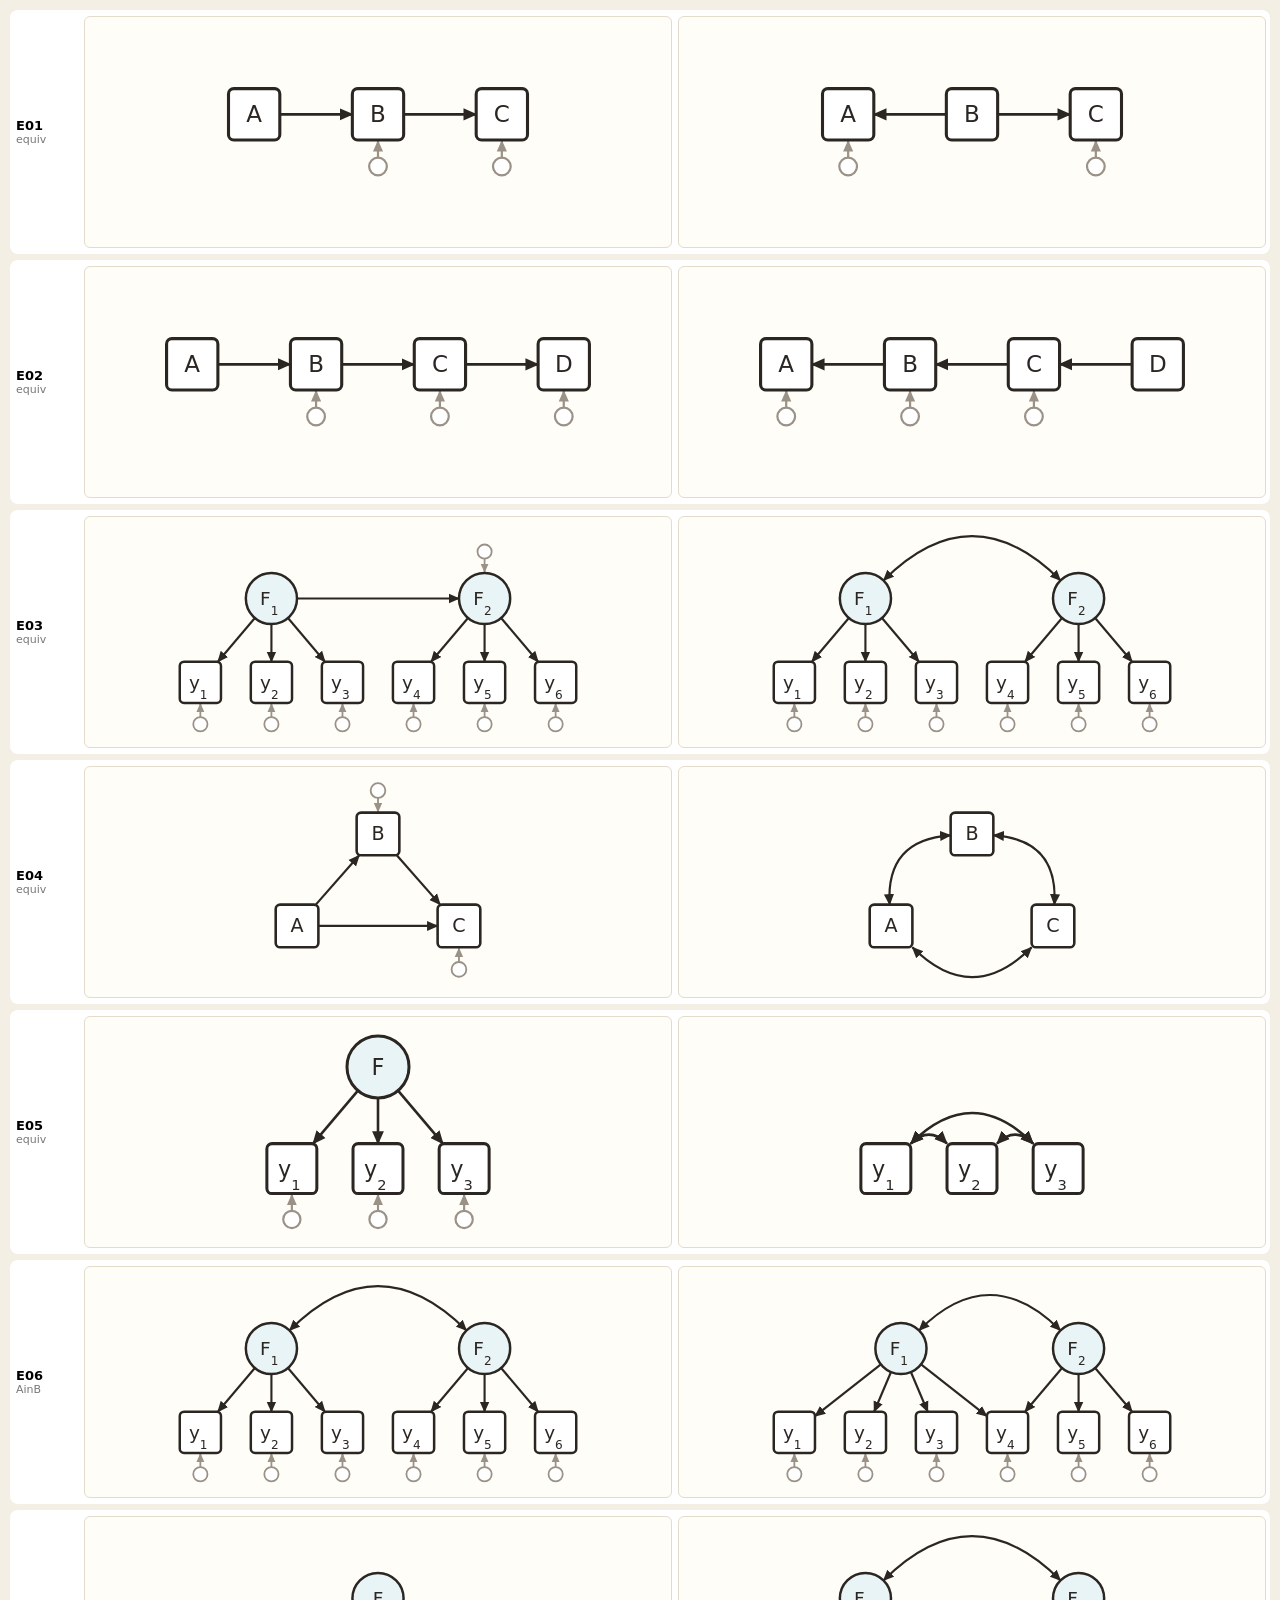
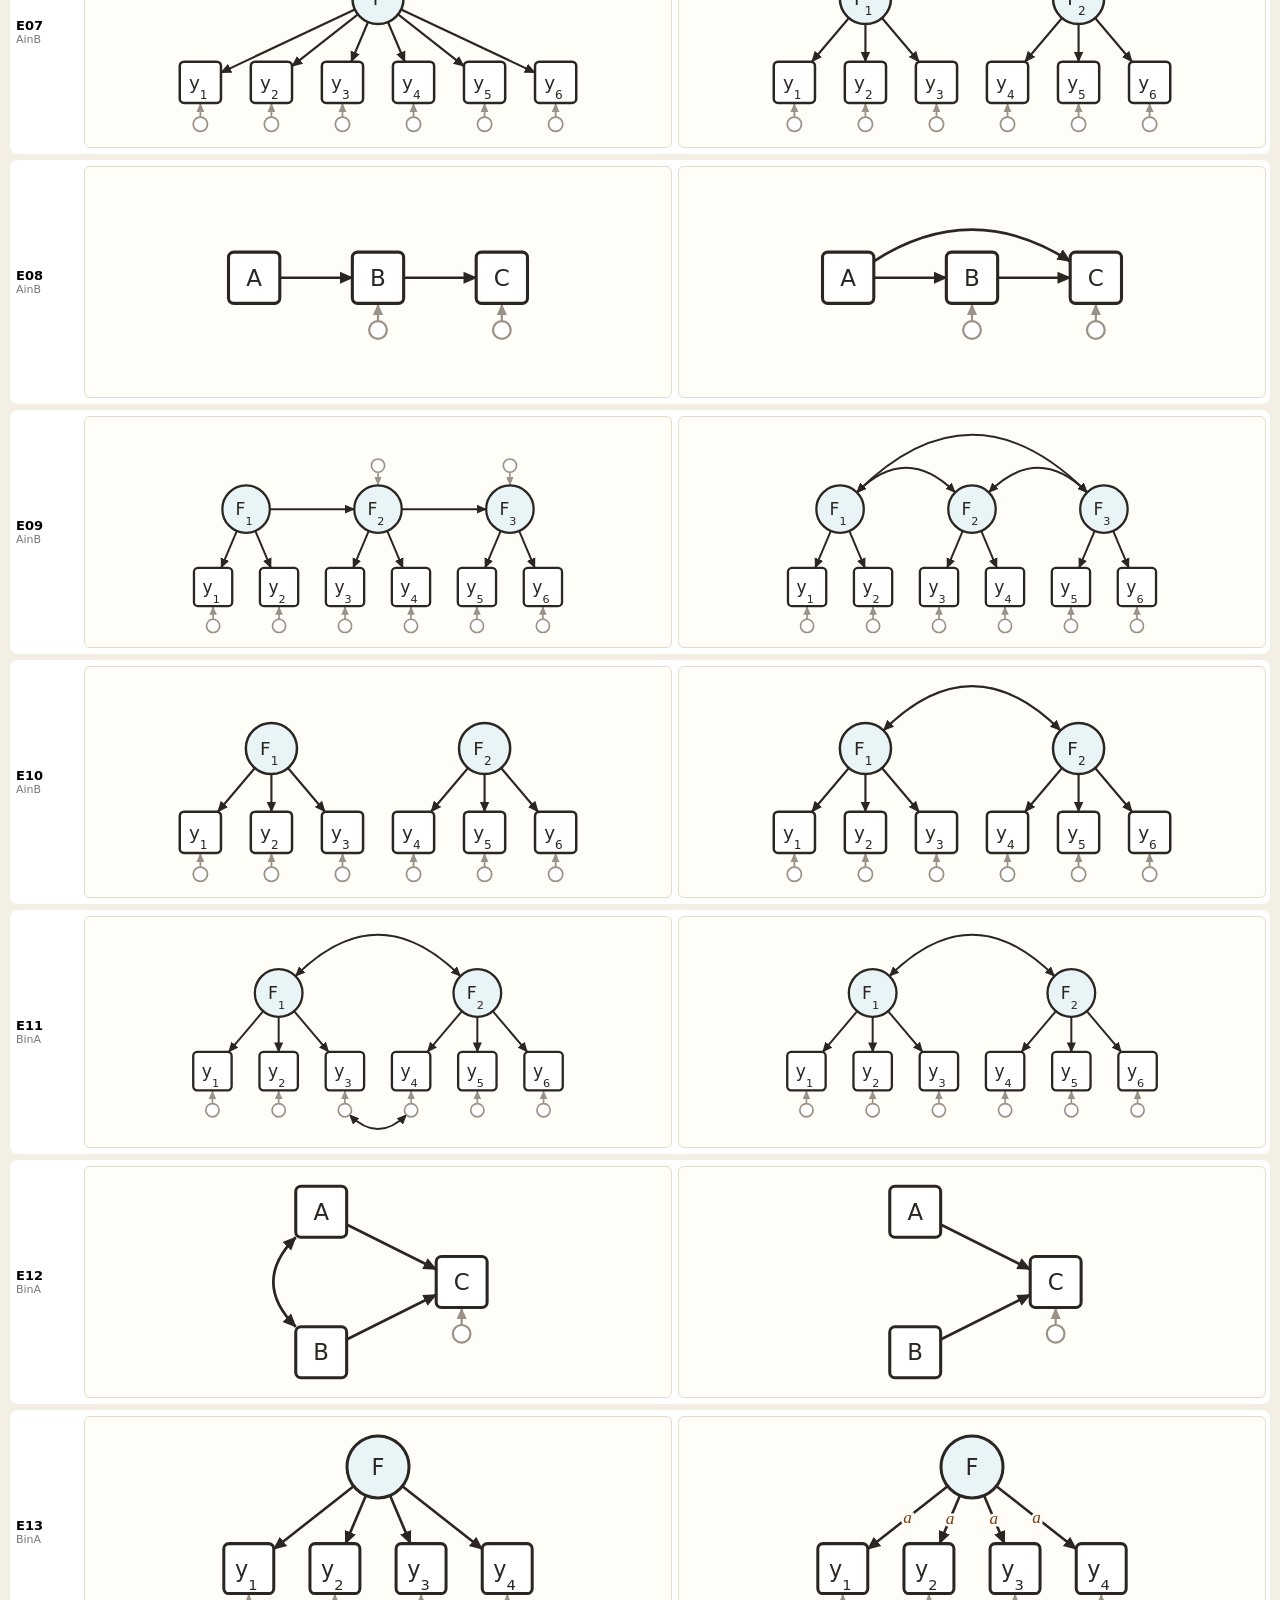
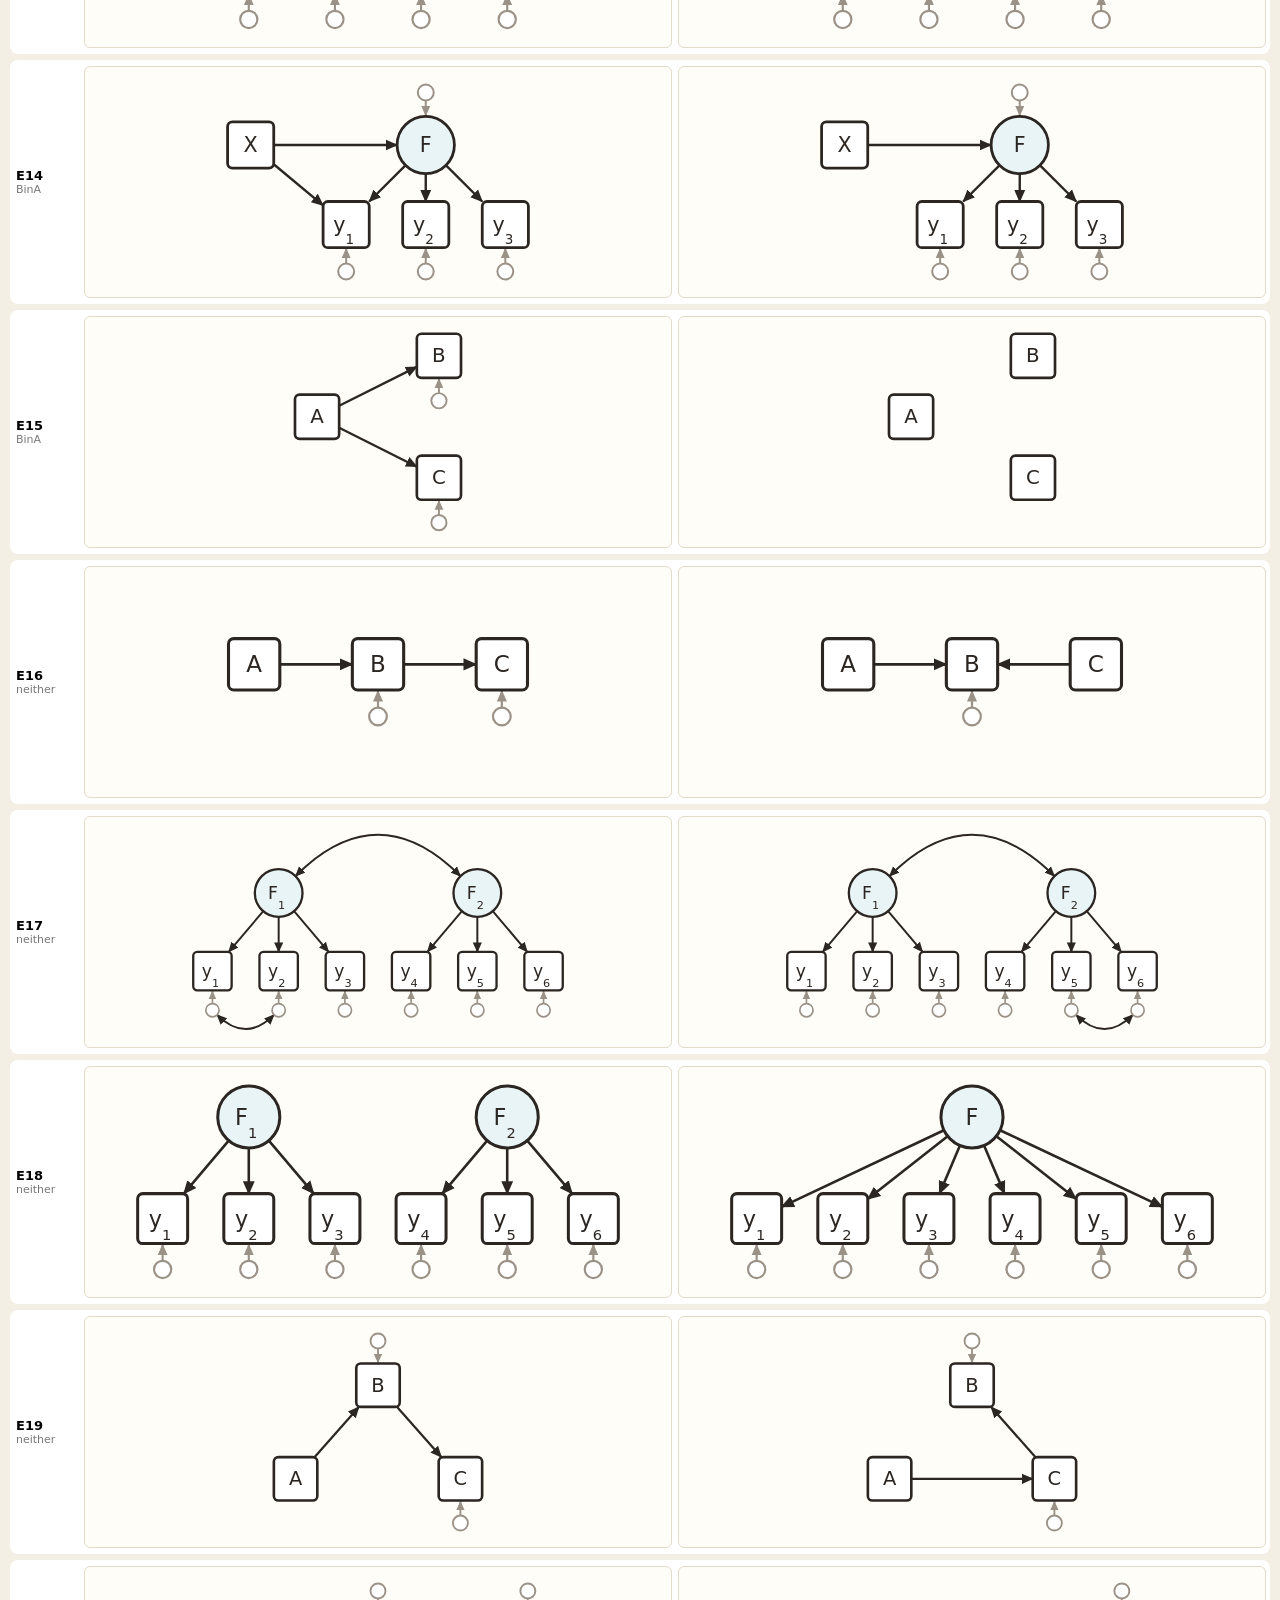
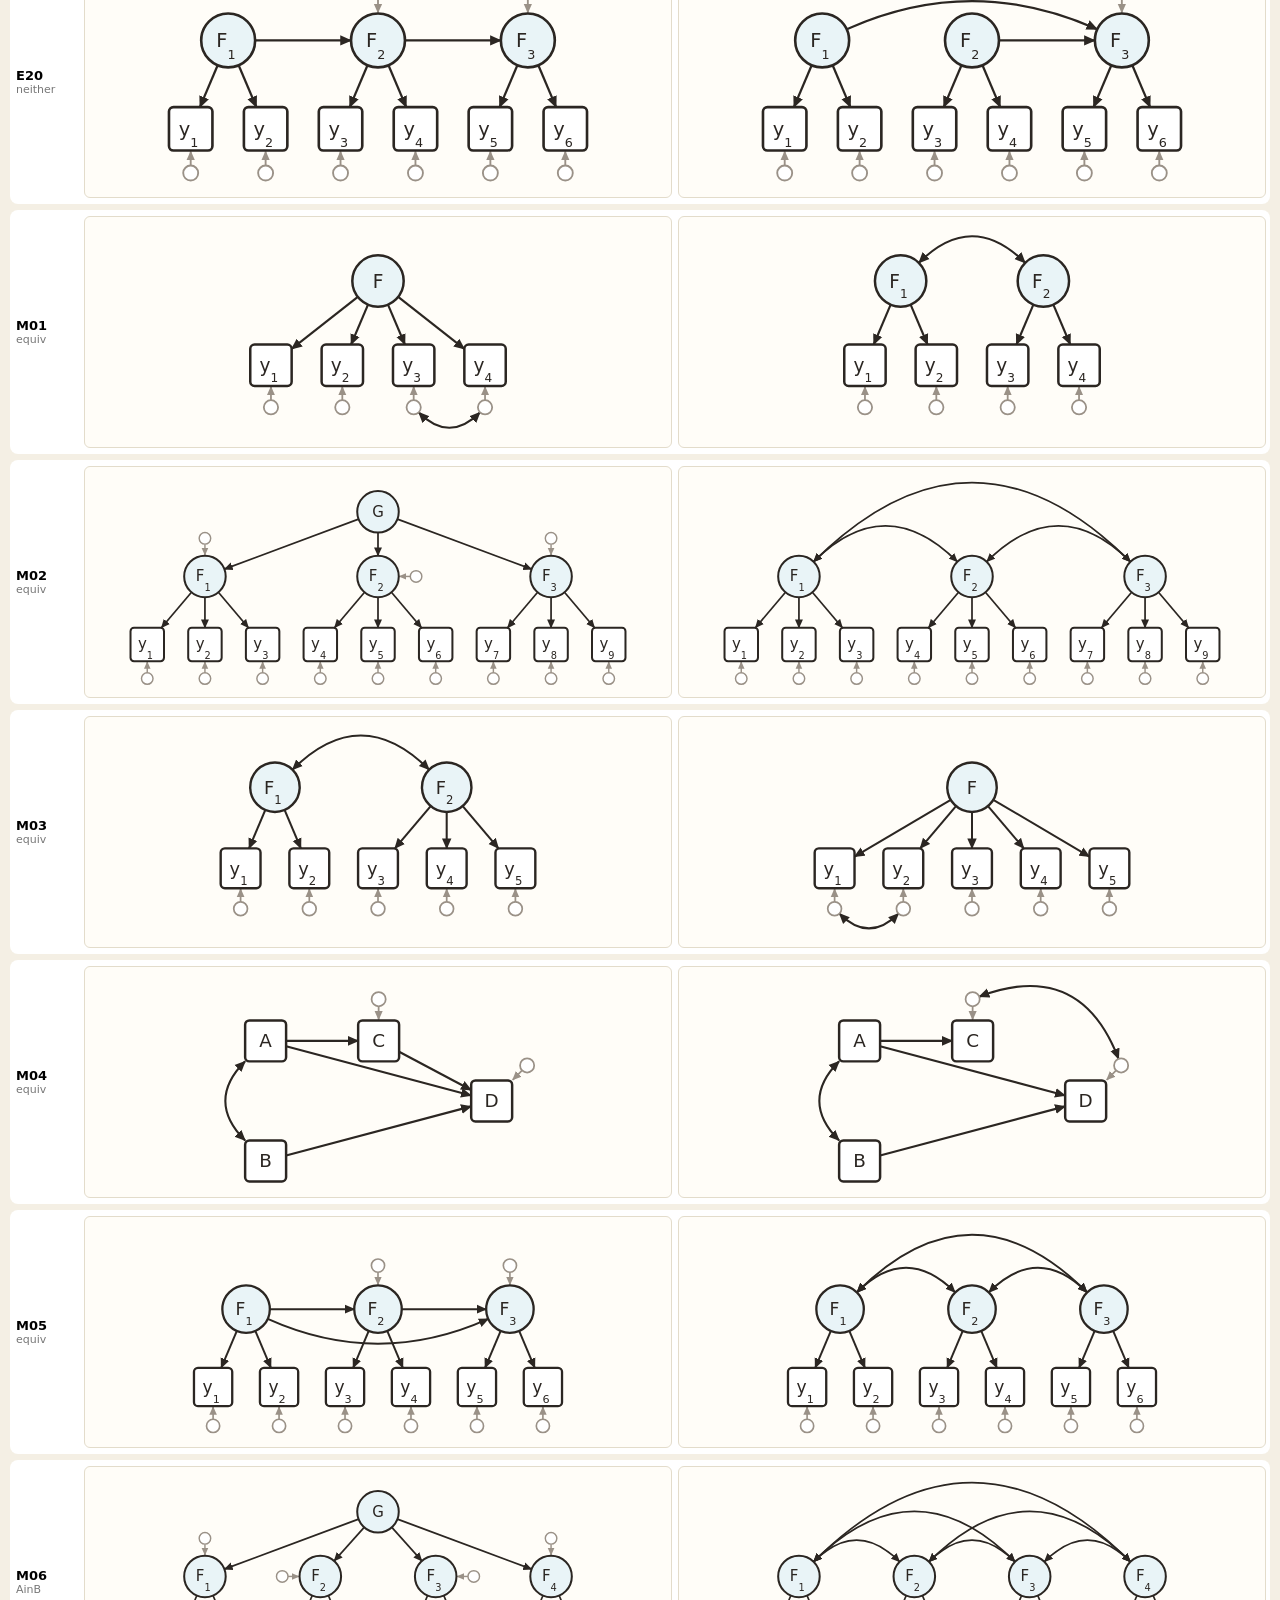
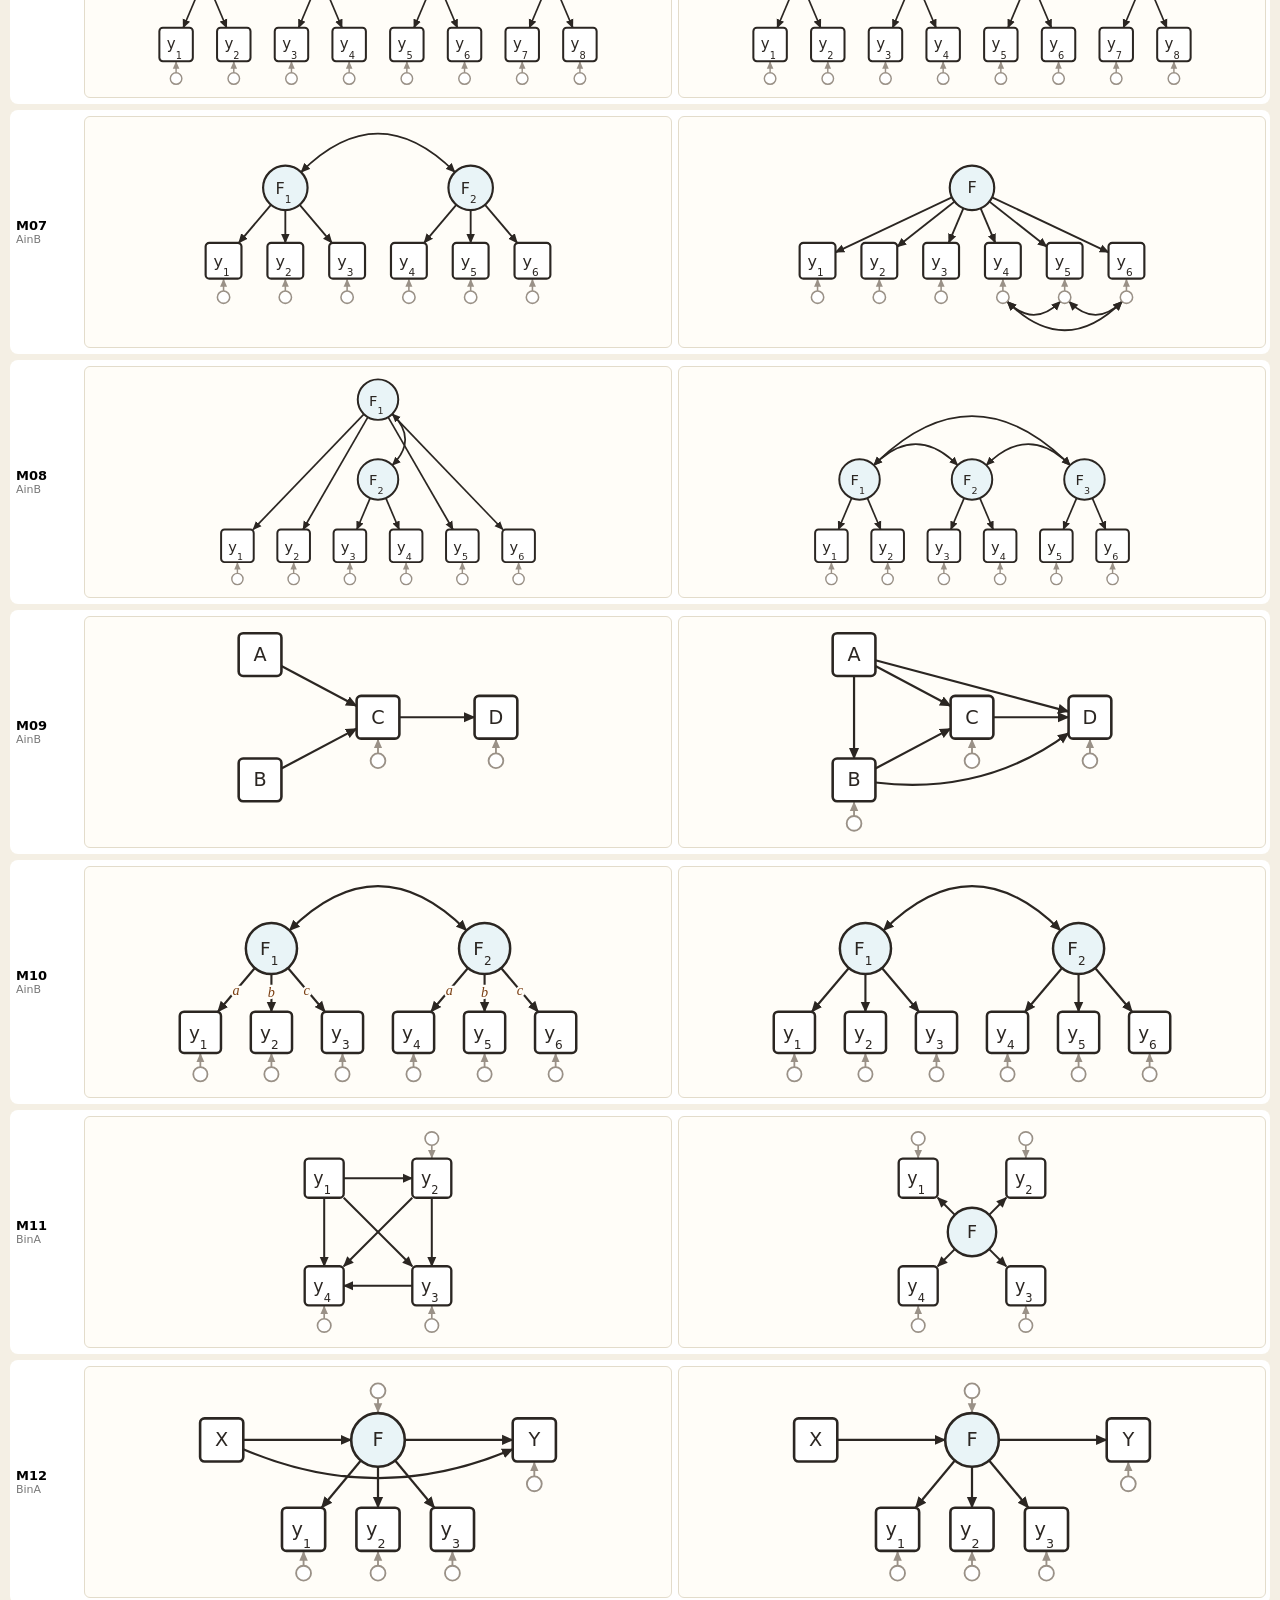
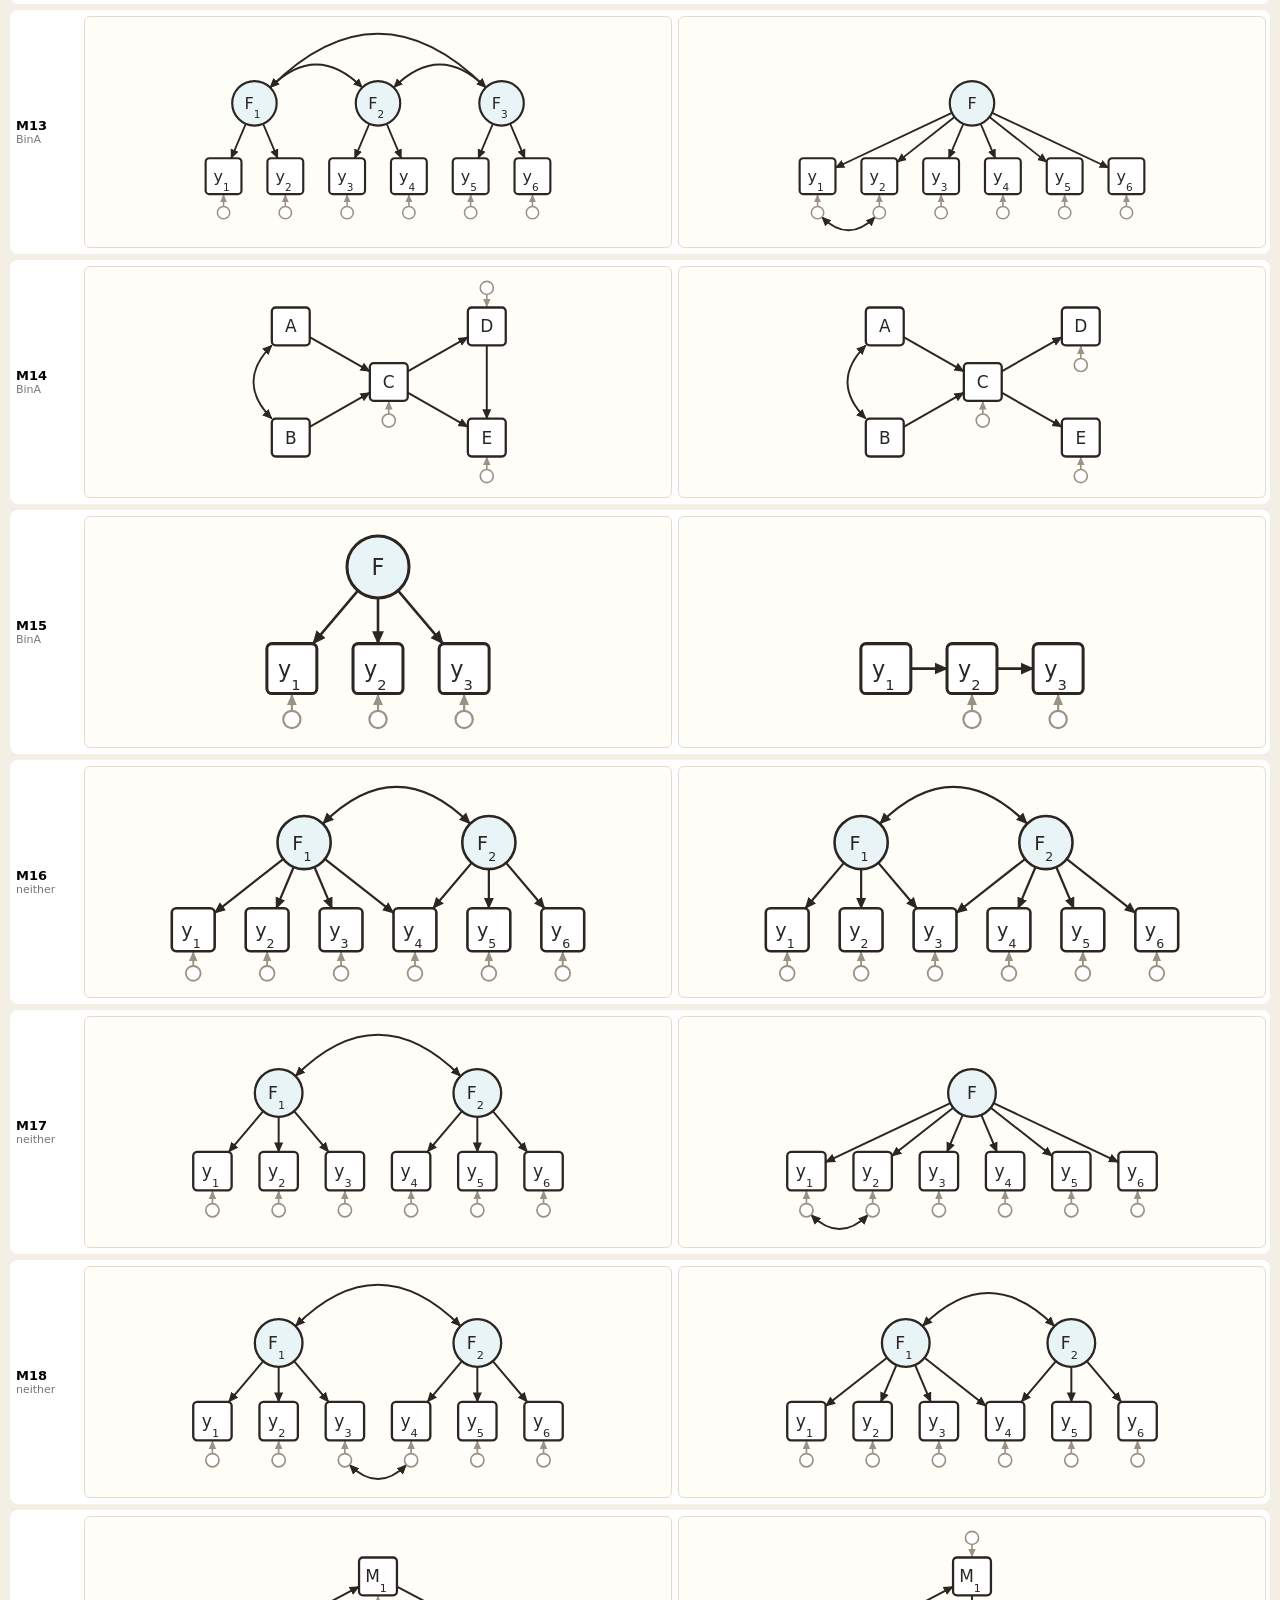
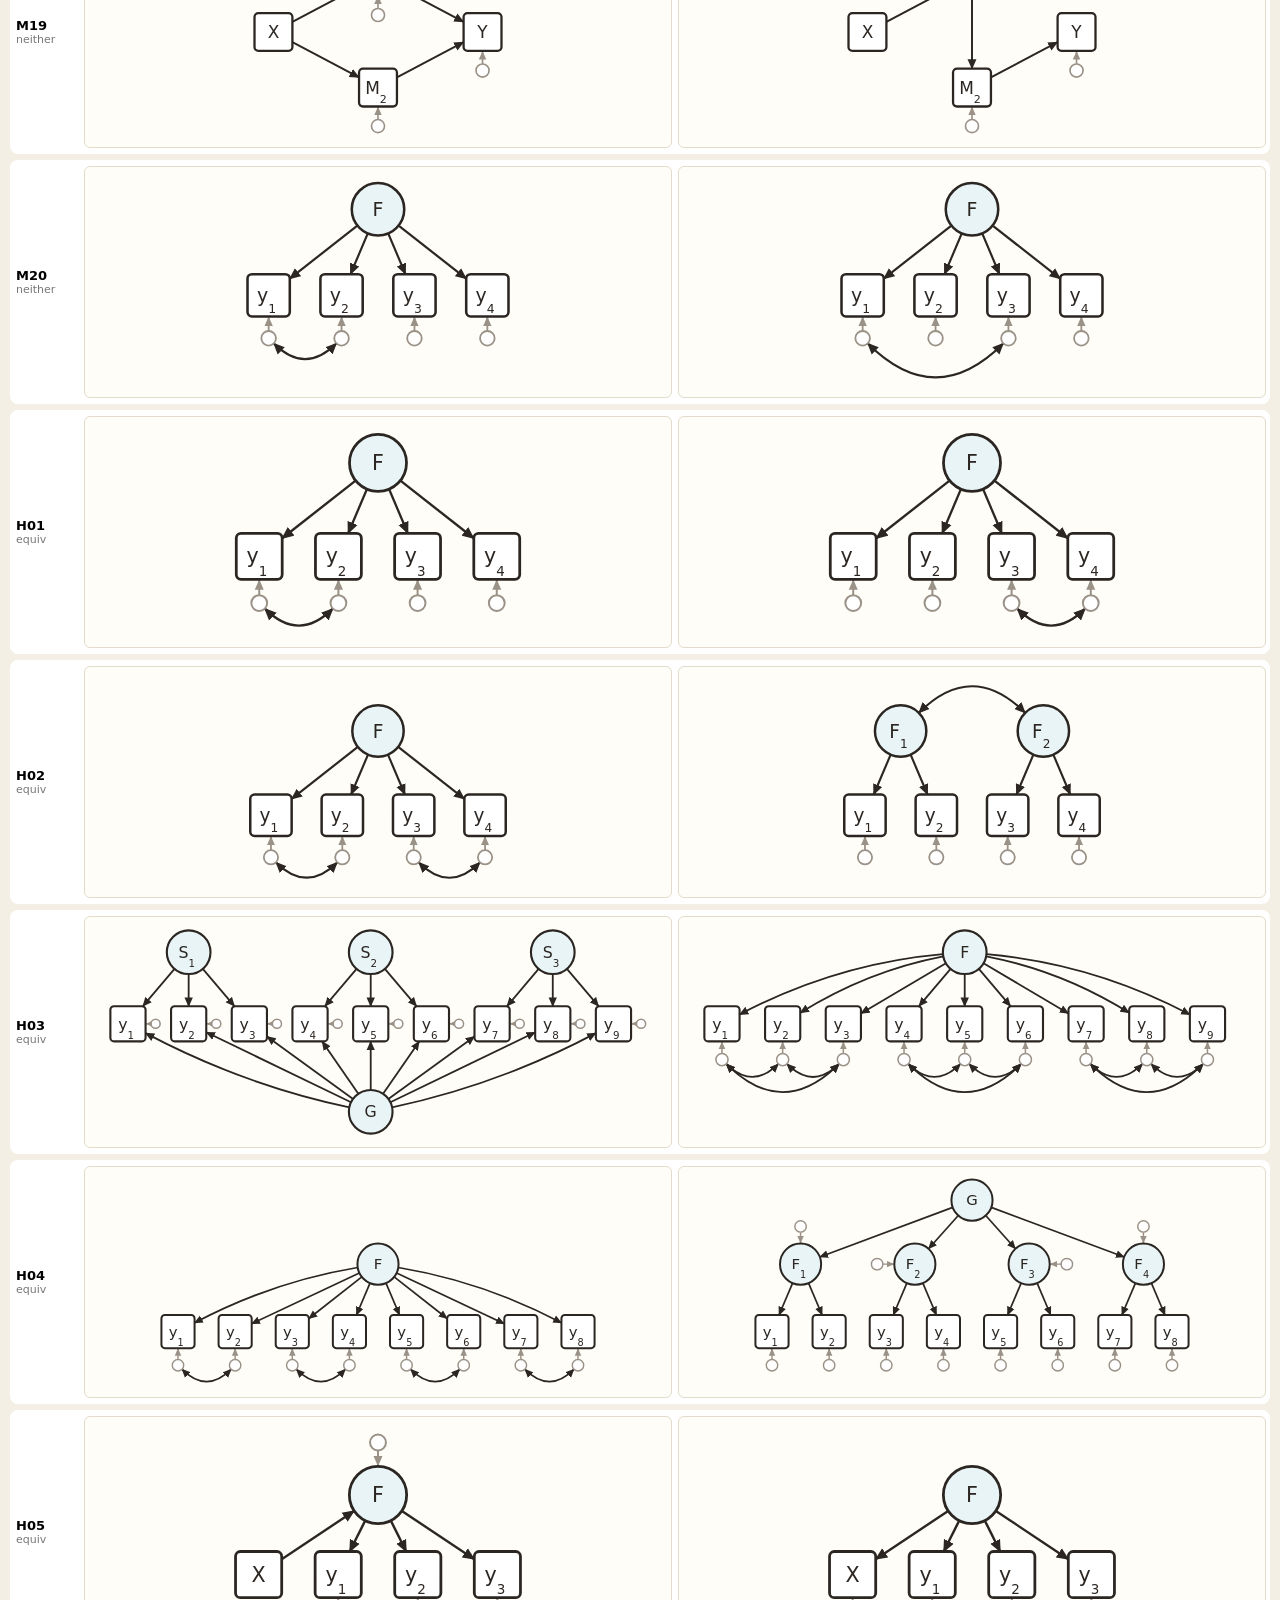
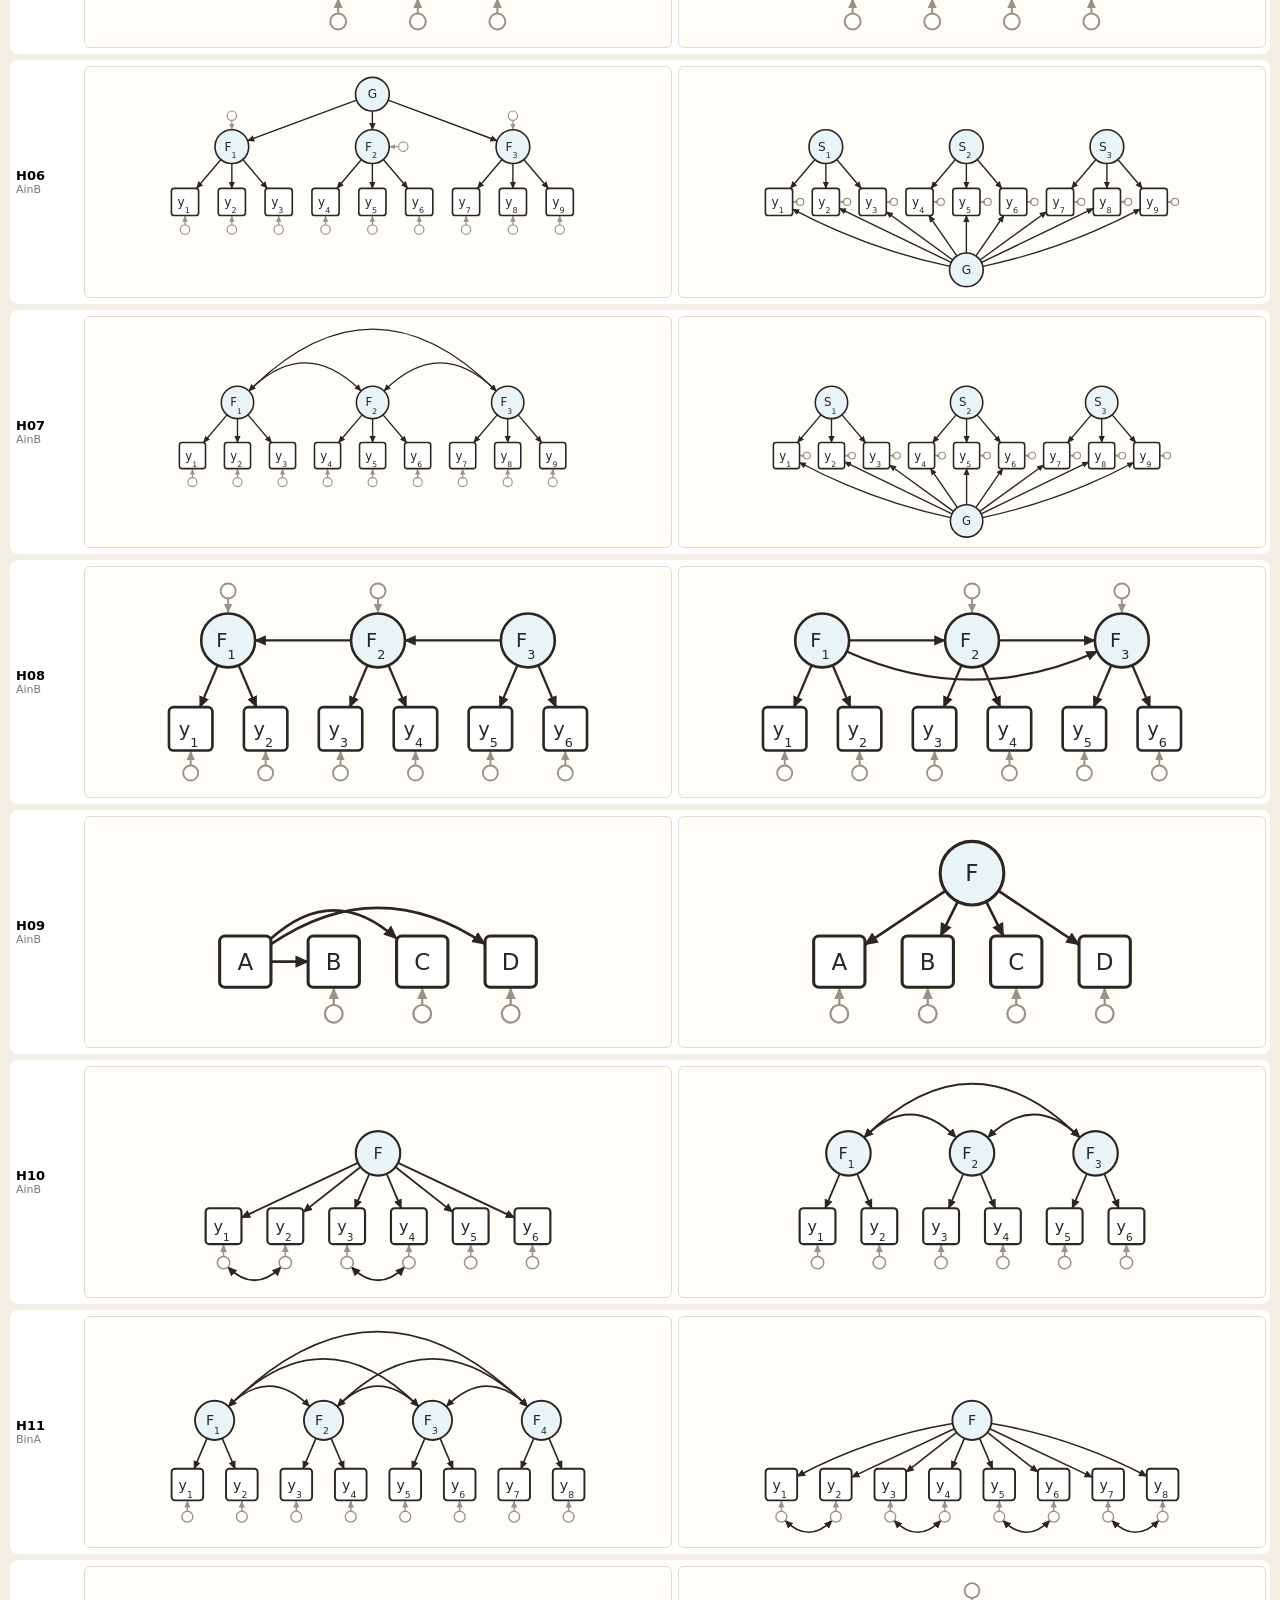
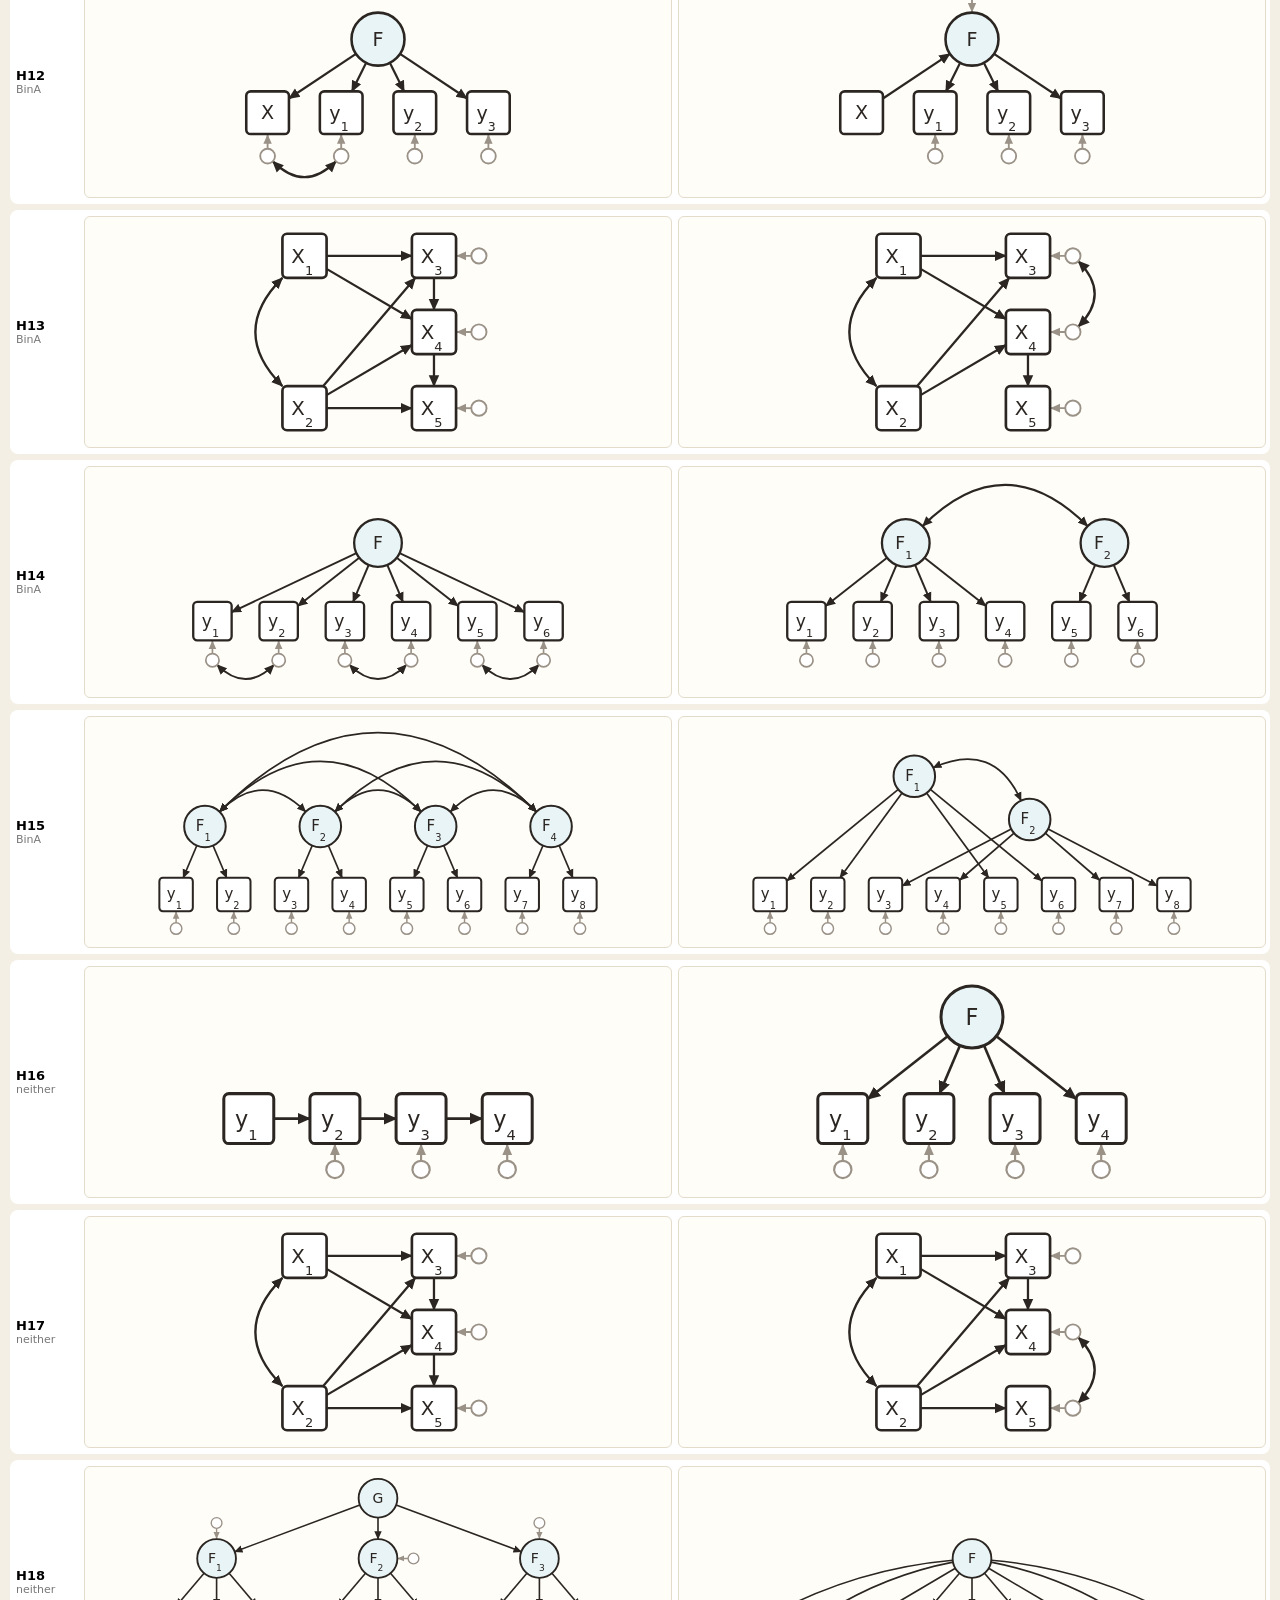
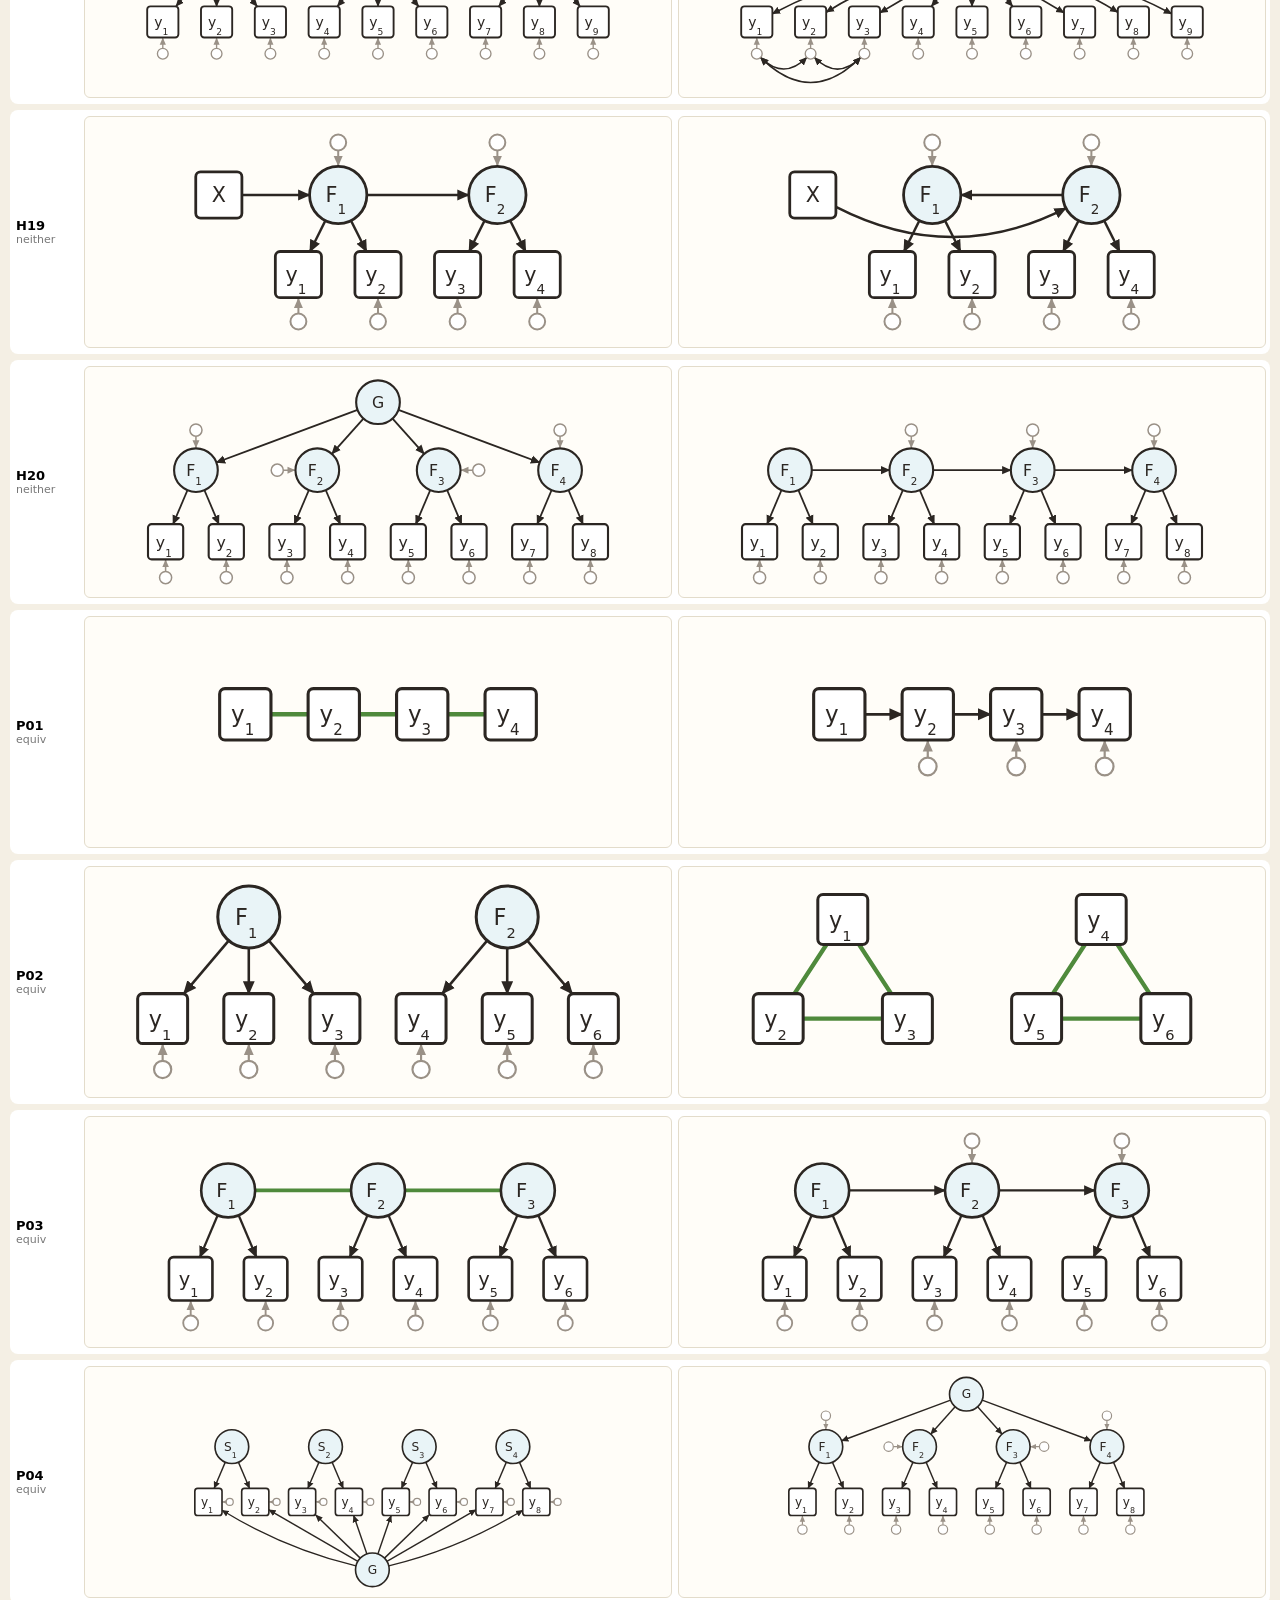
==== .dev/gallery.html @ e56d237c "Diagram layout/rendering (SVG + TikZ) and dev gallery Co-Authored-By: Claude Opus 5.5 <noreply@anthr" ====
<!doctype html>
<meta charset="utf-8">
<title>SEMNEST gallery</title>
<style>
  body { font: 13px system-ui; margin: 10px; background: #f4efe4; }
  .item { display: grid; grid-template-columns: 60px 1fr 1fr; gap: 8px; align-items: center; background: #fff; margin: 6px 0; padding: 6px; border-radius: 8px; }
  .item svg { width: 100%; height: 230px; background: #fffdf8; border: 1px solid #e3dccb; border-radius: 6px; }
  .id { font-weight: 700; } .rel { color: #777; font-size: 11px; }
  .dg-shape { fill: #fff; stroke: #2b2622; stroke-width: 0.035; }
  .dg-node.lat .dg-shape { fill: #e9f4f7; }
  .dg-label { font: 0.26px system-ui; fill: #2b2622; } .dg-sub { font-size: 0.17px; }
  .dg-line { fill: none; stroke: #2b2622; stroke-width: 0.03; }
  .dg-edge.net .dg-line { stroke: #4f8a3c; stroke-width: 0.05; stroke-linecap: round; }
  .dg-head { fill: #2b2622; } .dg-head.res { fill: #9a9187; } .dg-head.diff { fill: #c56a12; }
  .dg-res-circle { fill: #fff; stroke: #9a9187; stroke-width: 0.025; }
  .dg-res-arrow { stroke: #9a9187; stroke-width: 0.025; }
  .dg-elabel { font: italic 0.2px Georgia; fill: #7a3e12; paint-order: stroke; stroke: #fffdf8; stroke-width: 0.06; }
  .dg-edge.diff .dg-line { stroke: #c56a12; }
  .dg-glow { fill: none; stroke: #f5c37a; stroke-width: 0.14; opacity: .6; stroke-linecap: round; }
  .dg-node.diff .dg-shape { stroke: #c56a12; stroke-width: 0.06; }
</style>
<div id="out"></div>
<script src="../linalg.js"></script>
<script src="../sem.js"></script>
<script src="../bank.js"></script>
<script src="../diagram.js"></script>
<script>
  const q = new URLSearchParams(location.search);
  const filt = q.get('f') || '';
  const out = document.getElementById('out');
  for (const it of SN.bank.items.filter(i => i.id.startsWith(filt))) {
    const sa = SN.sem.parse(it.A, it.obs), sb = SN.sem.parse(it.B, it.obs);
    const LA = SN.diagram.layout(sa, Object.assign({}, it.pos, it.posA), it.res), LB = SN.diagram.layout(sb, Object.assign({}, it.pos, it.posB), it.res);
    const bounds = SN.diagram.unionBounds([LA, LB]);
    const diff = SN.diagram.differences(LA, LB);
    const row = document.createElement('div'); row.className = 'item';
    row.innerHTML = `<div><div class="id">${it.id}</div><div class="rel">${it.rel}</div></div>`;
    for (const [L, d] of [[LA, diff.A], [LB, diff.B]]) {
      const svg = document.createElementNS('http://www.w3.org/2000/svg', 'svg');
      row.appendChild(svg);
      SN.diagram.render(svg, L, { bounds, minW: 5.2, minH: 2.6, diff: q.get("diff") ? d : undefined });
    }
    out.appendChild(row);
  }
</script>
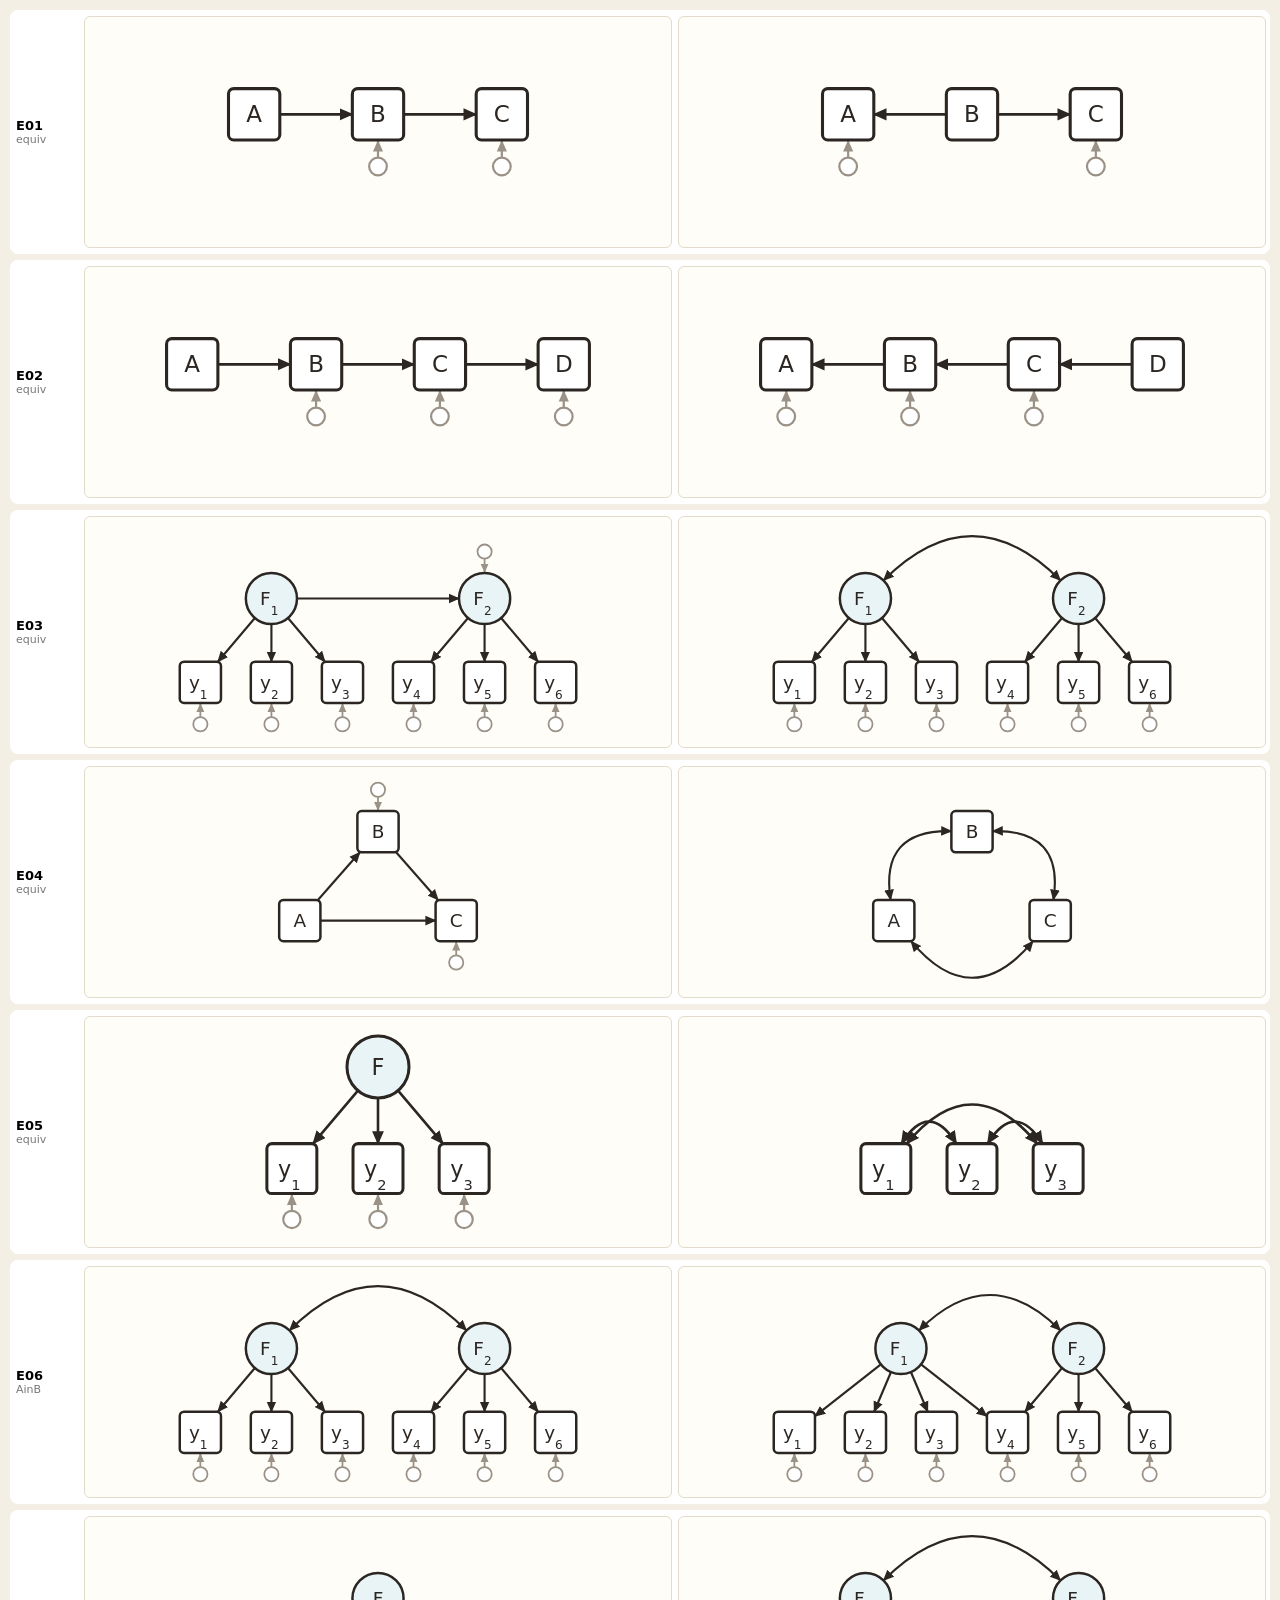
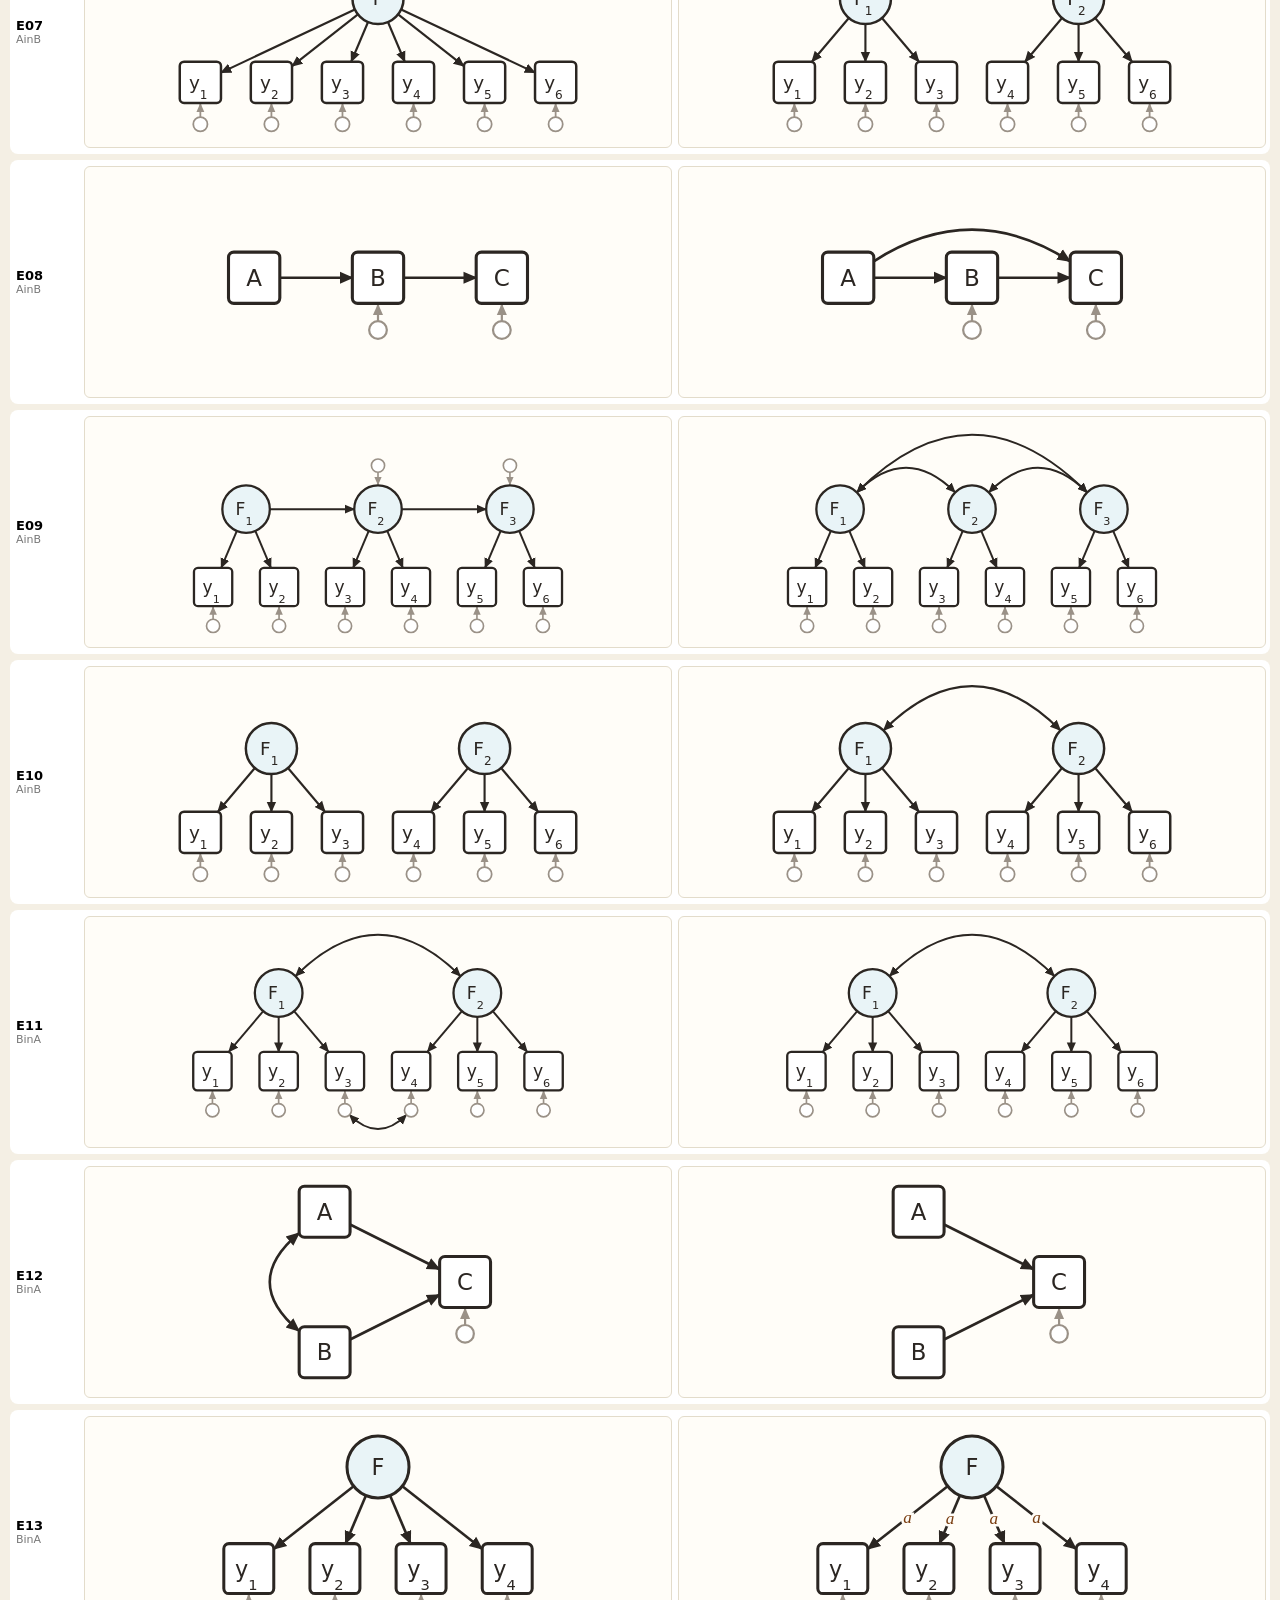
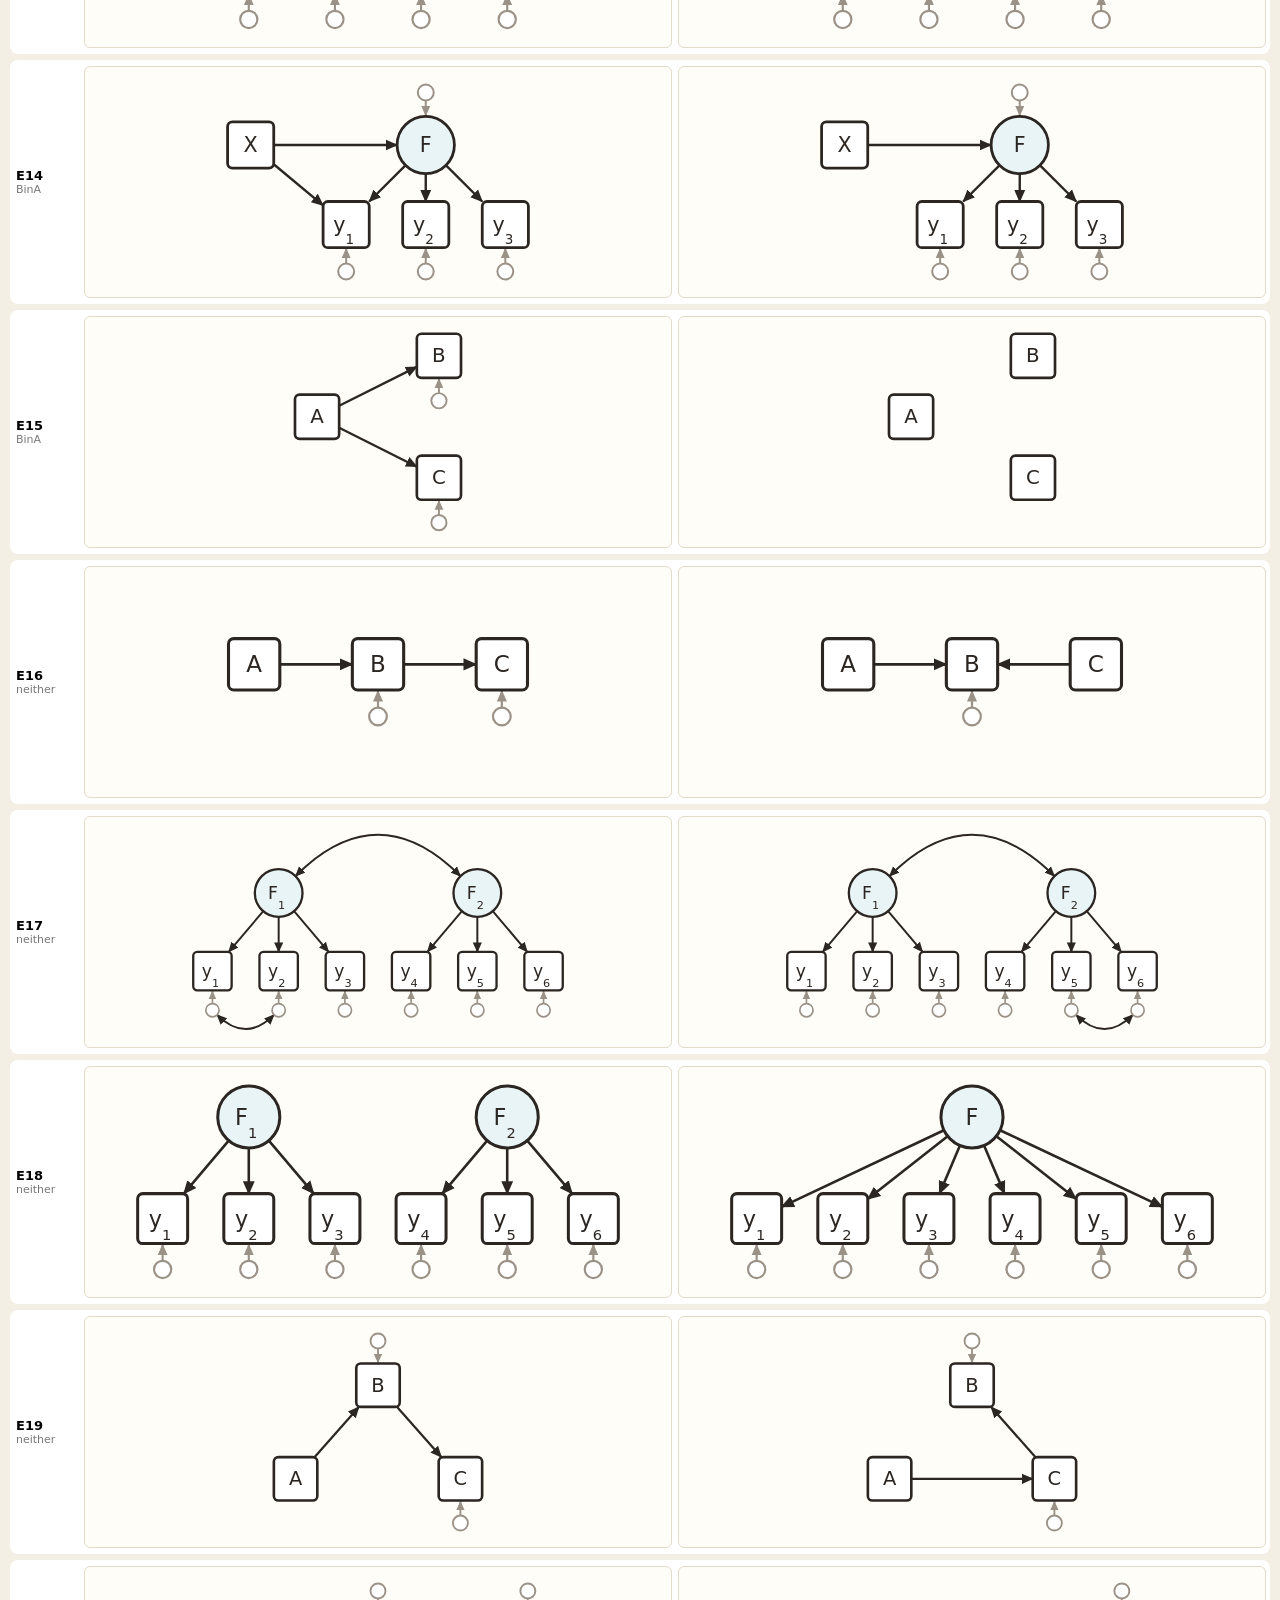
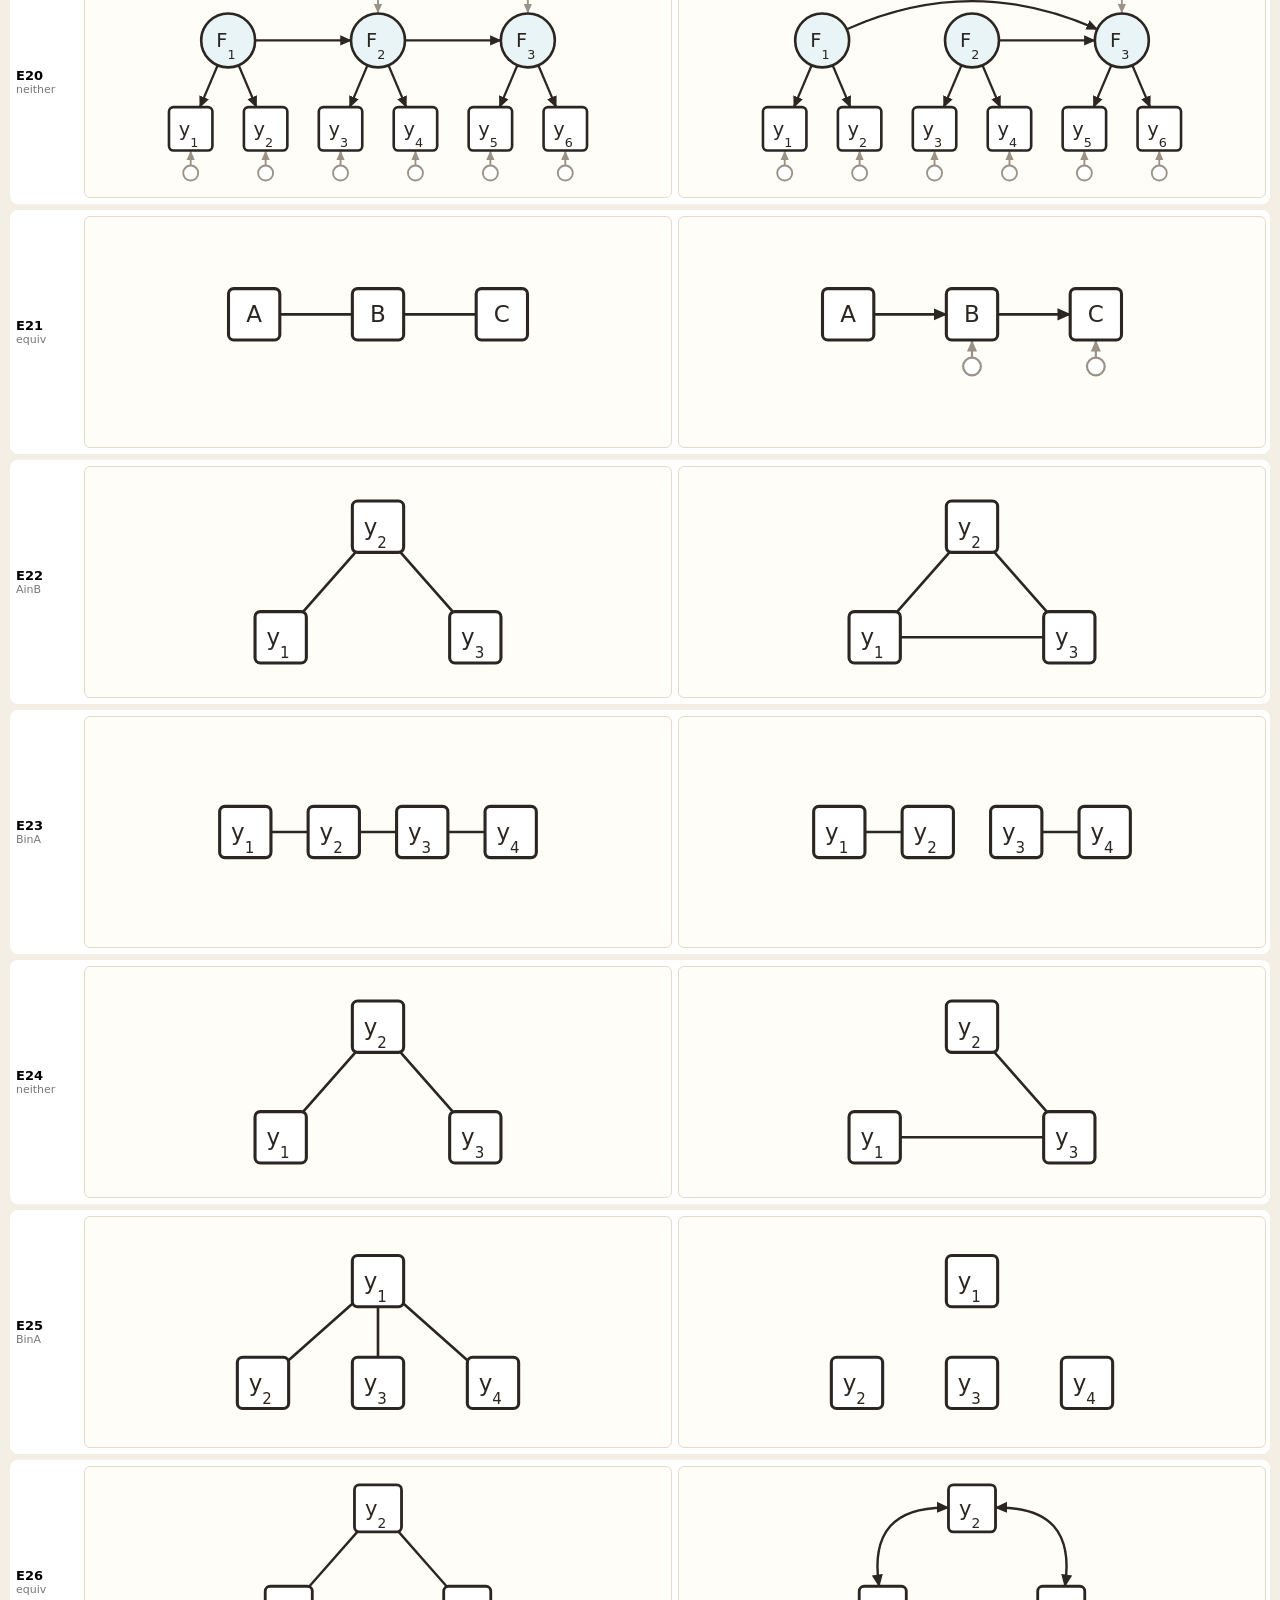
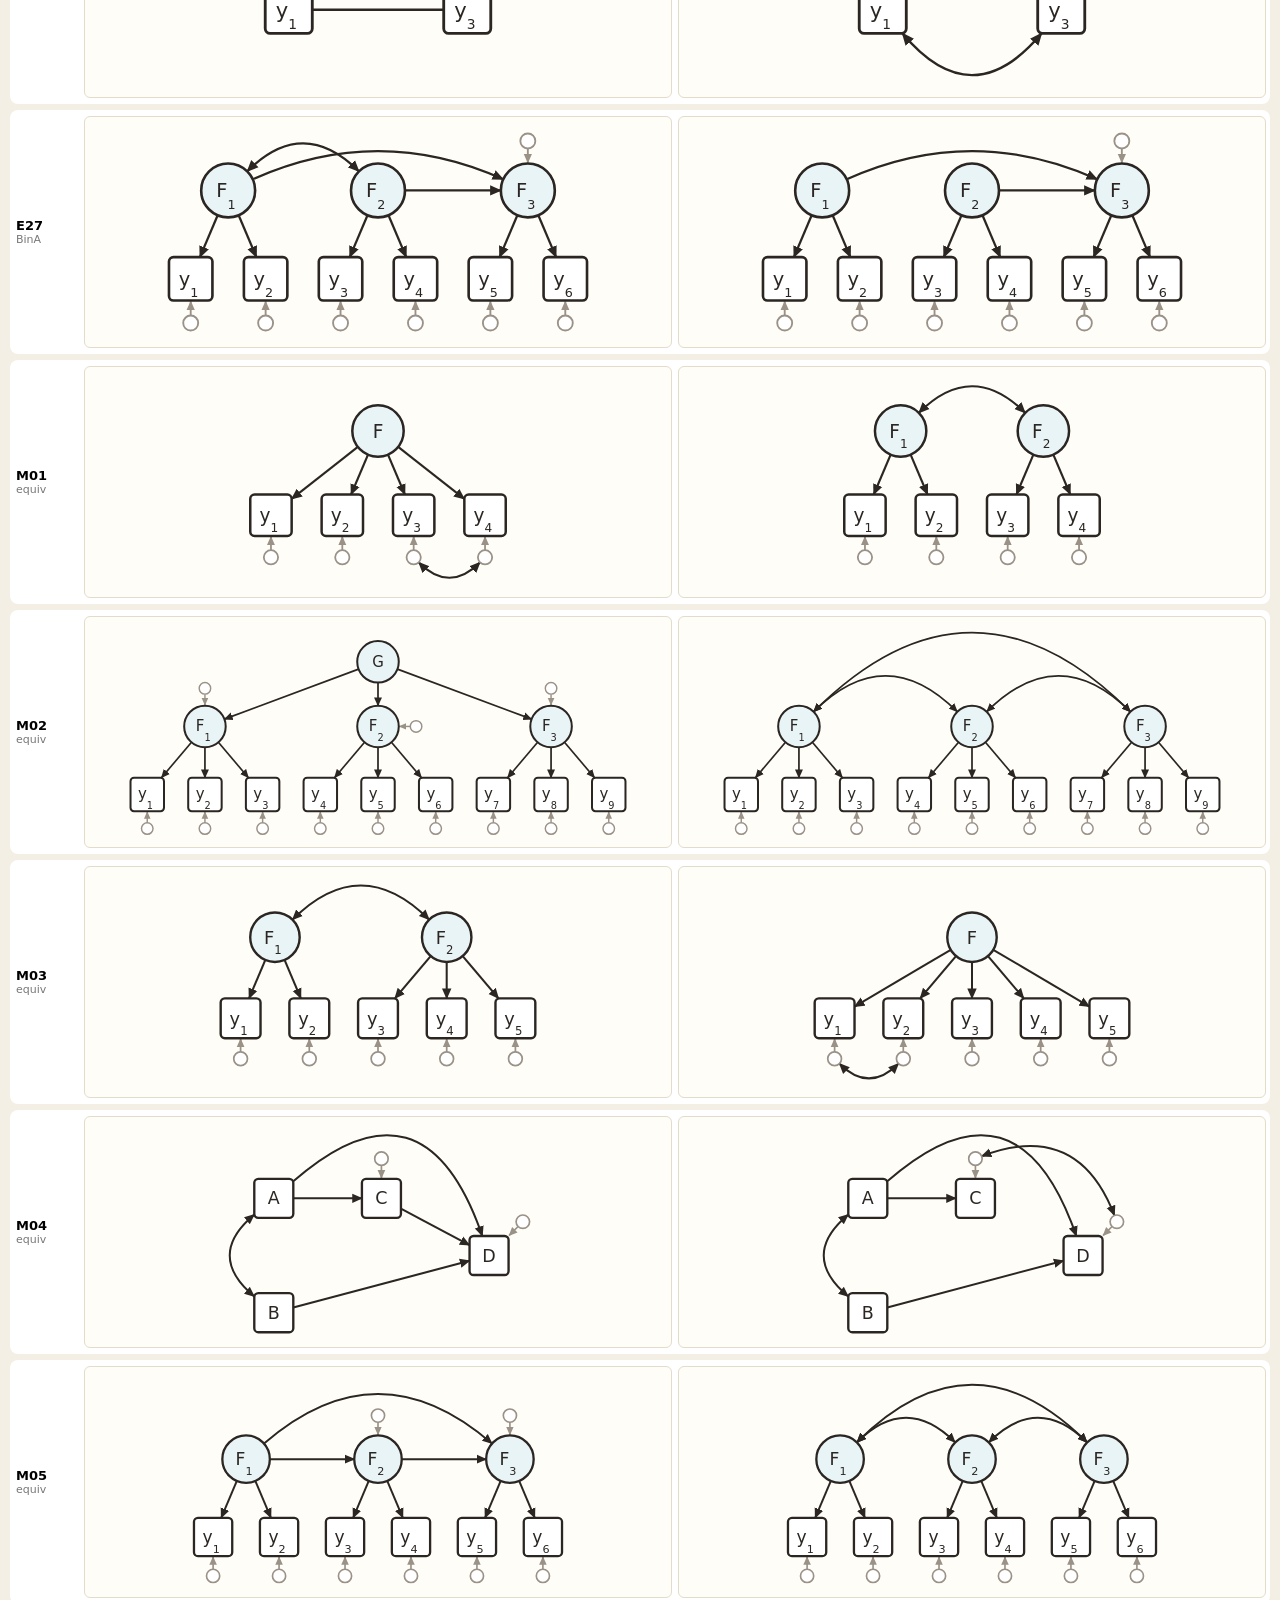
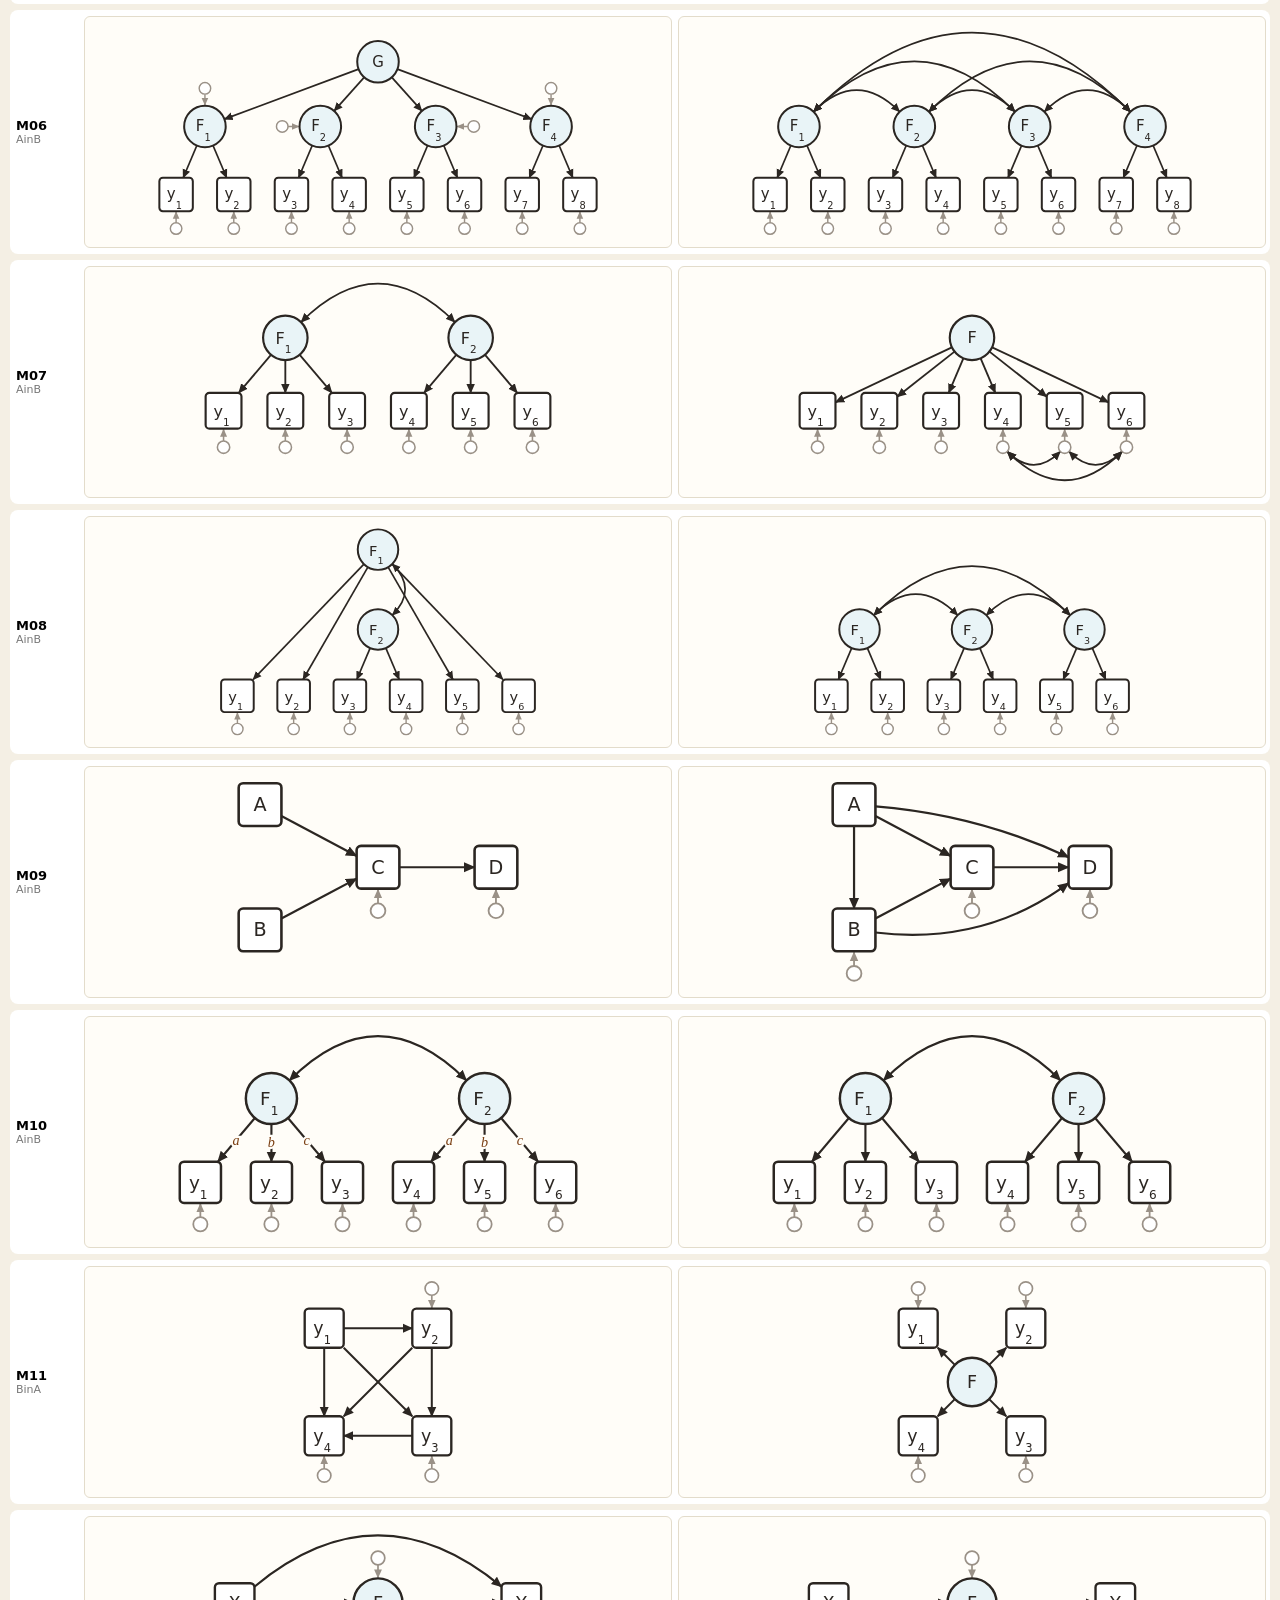
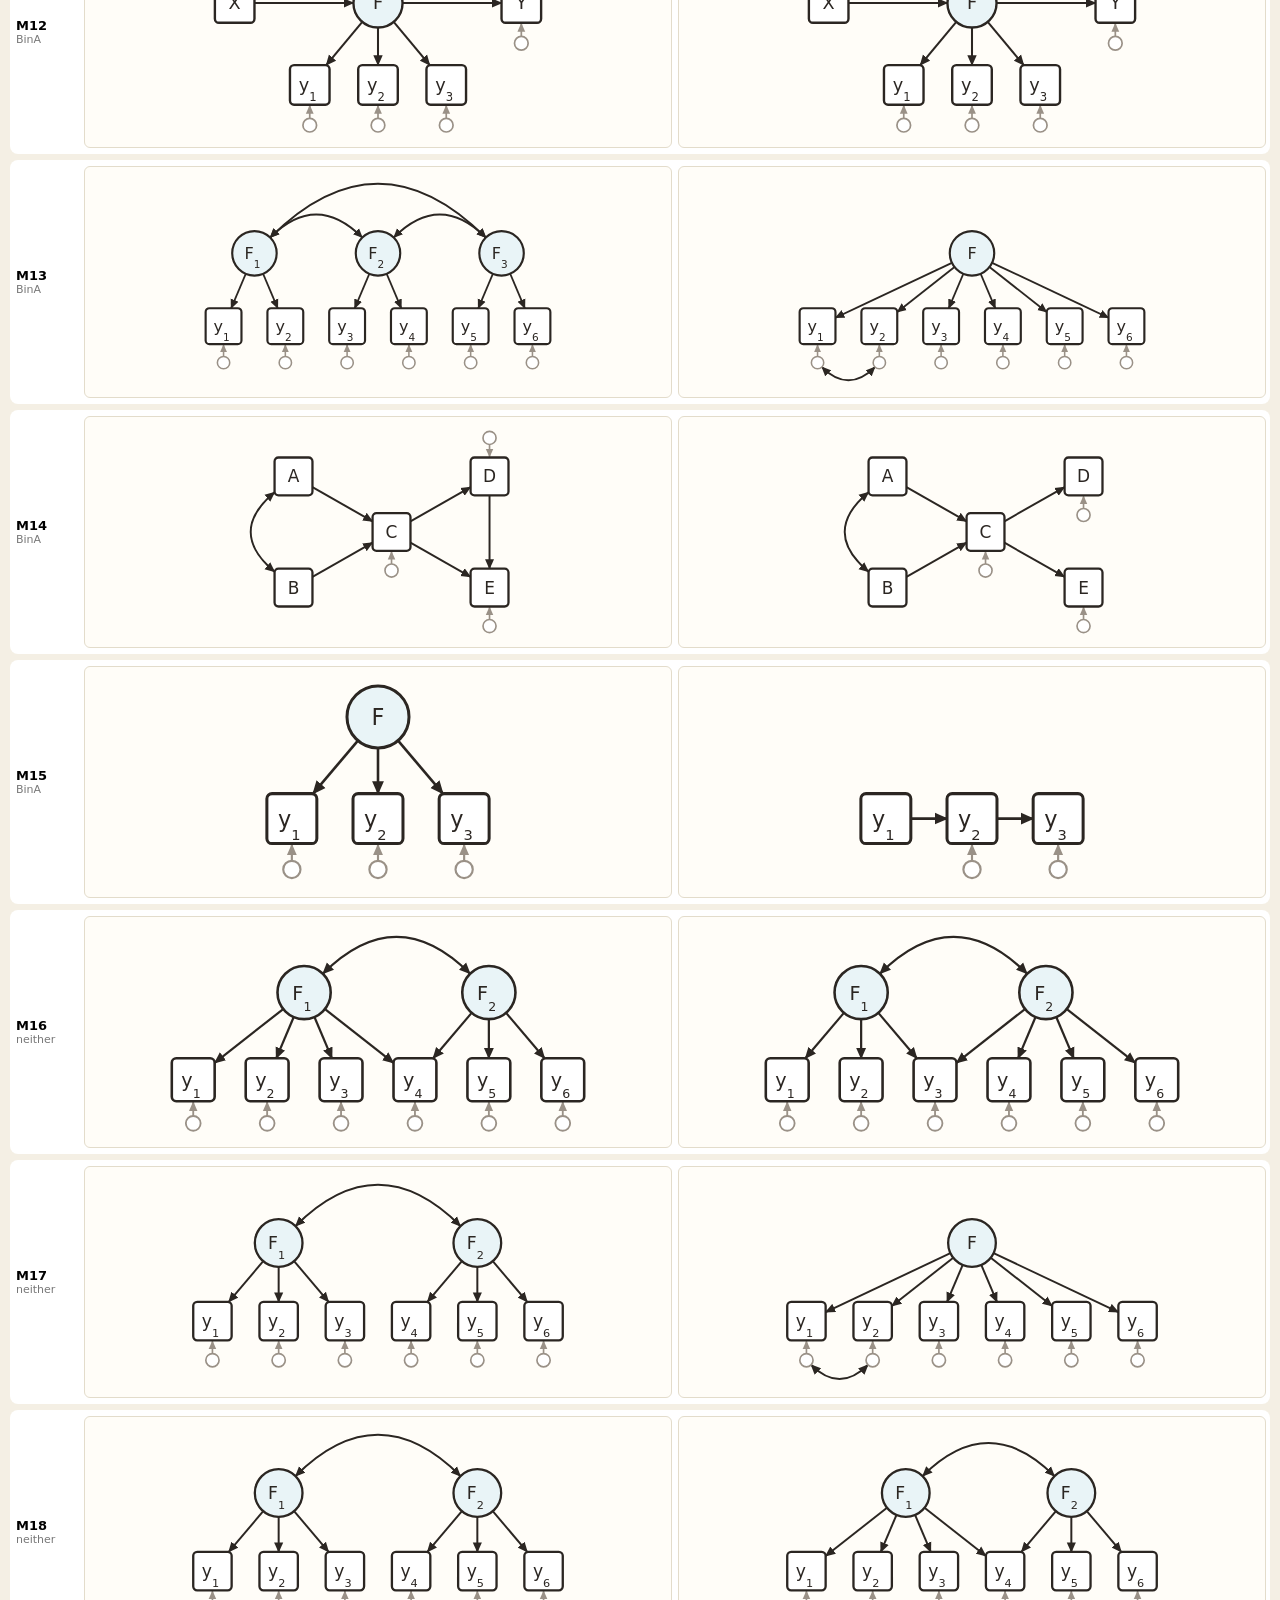
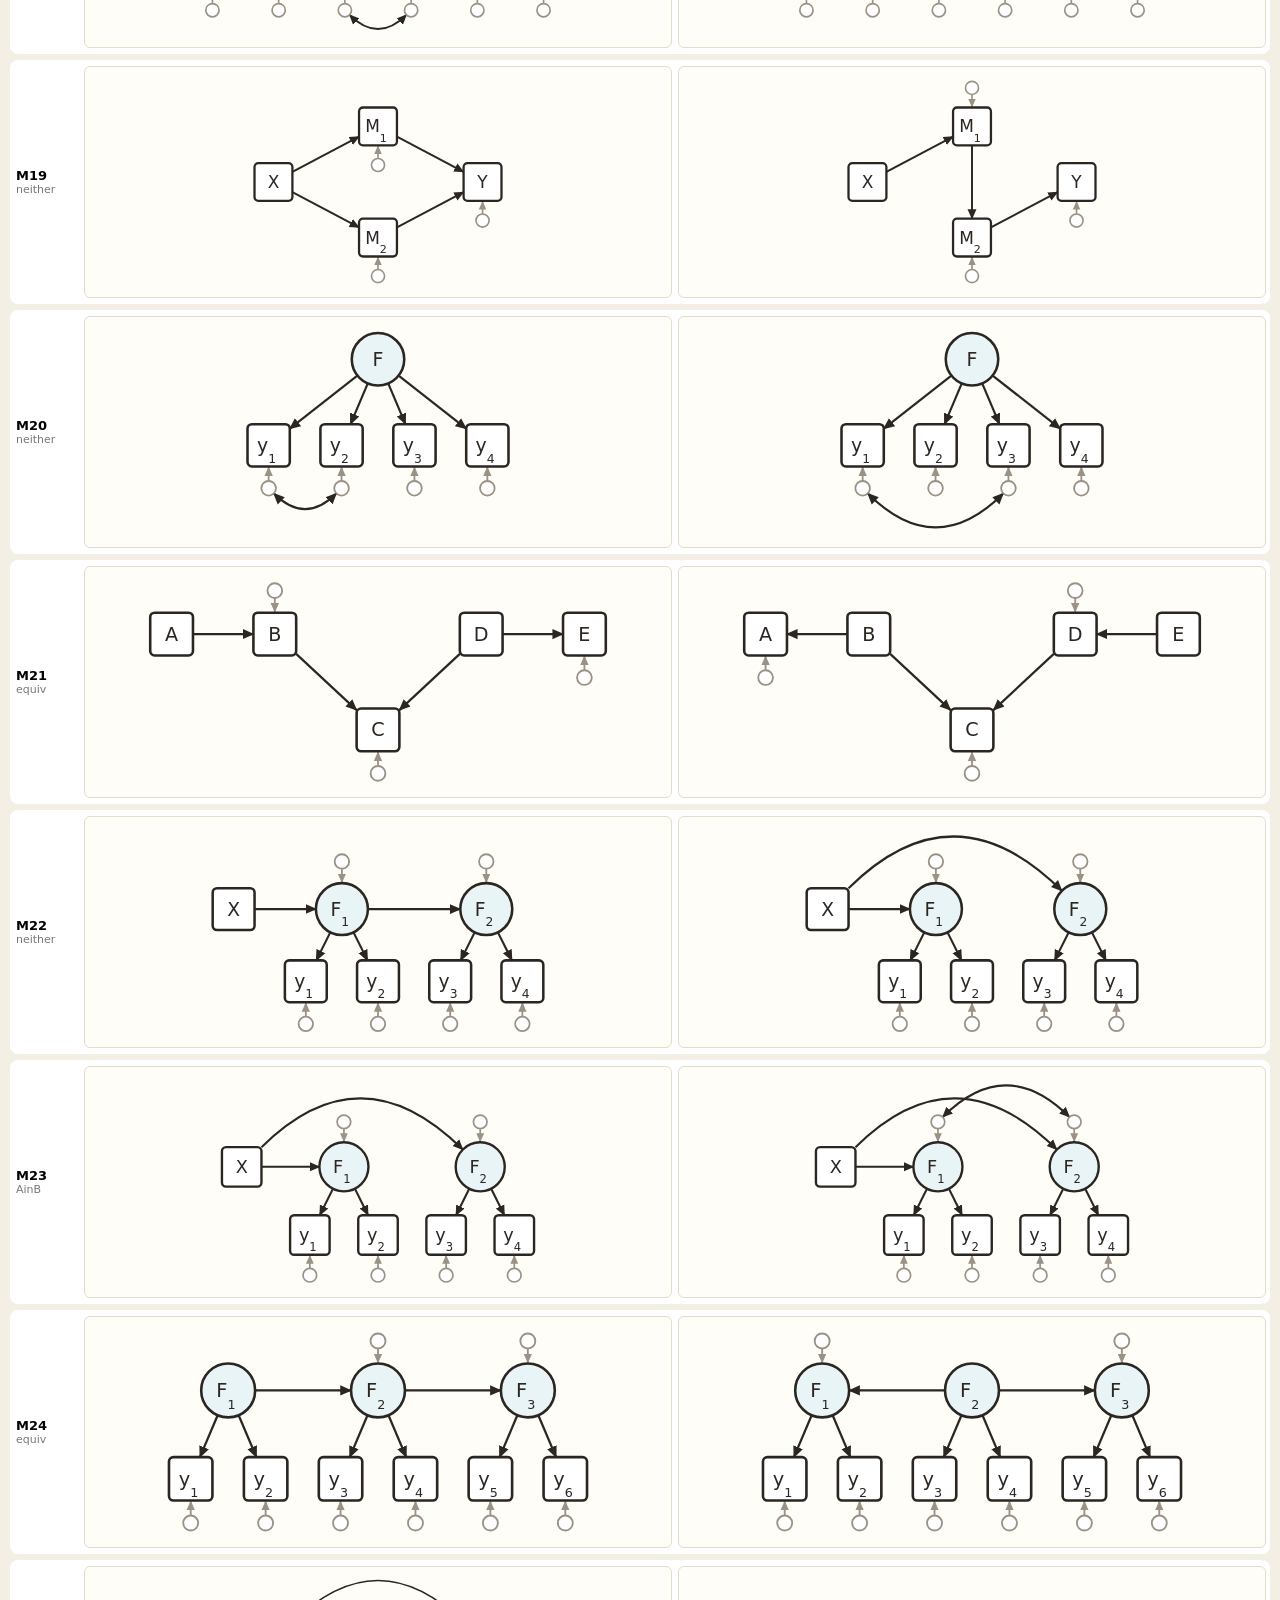
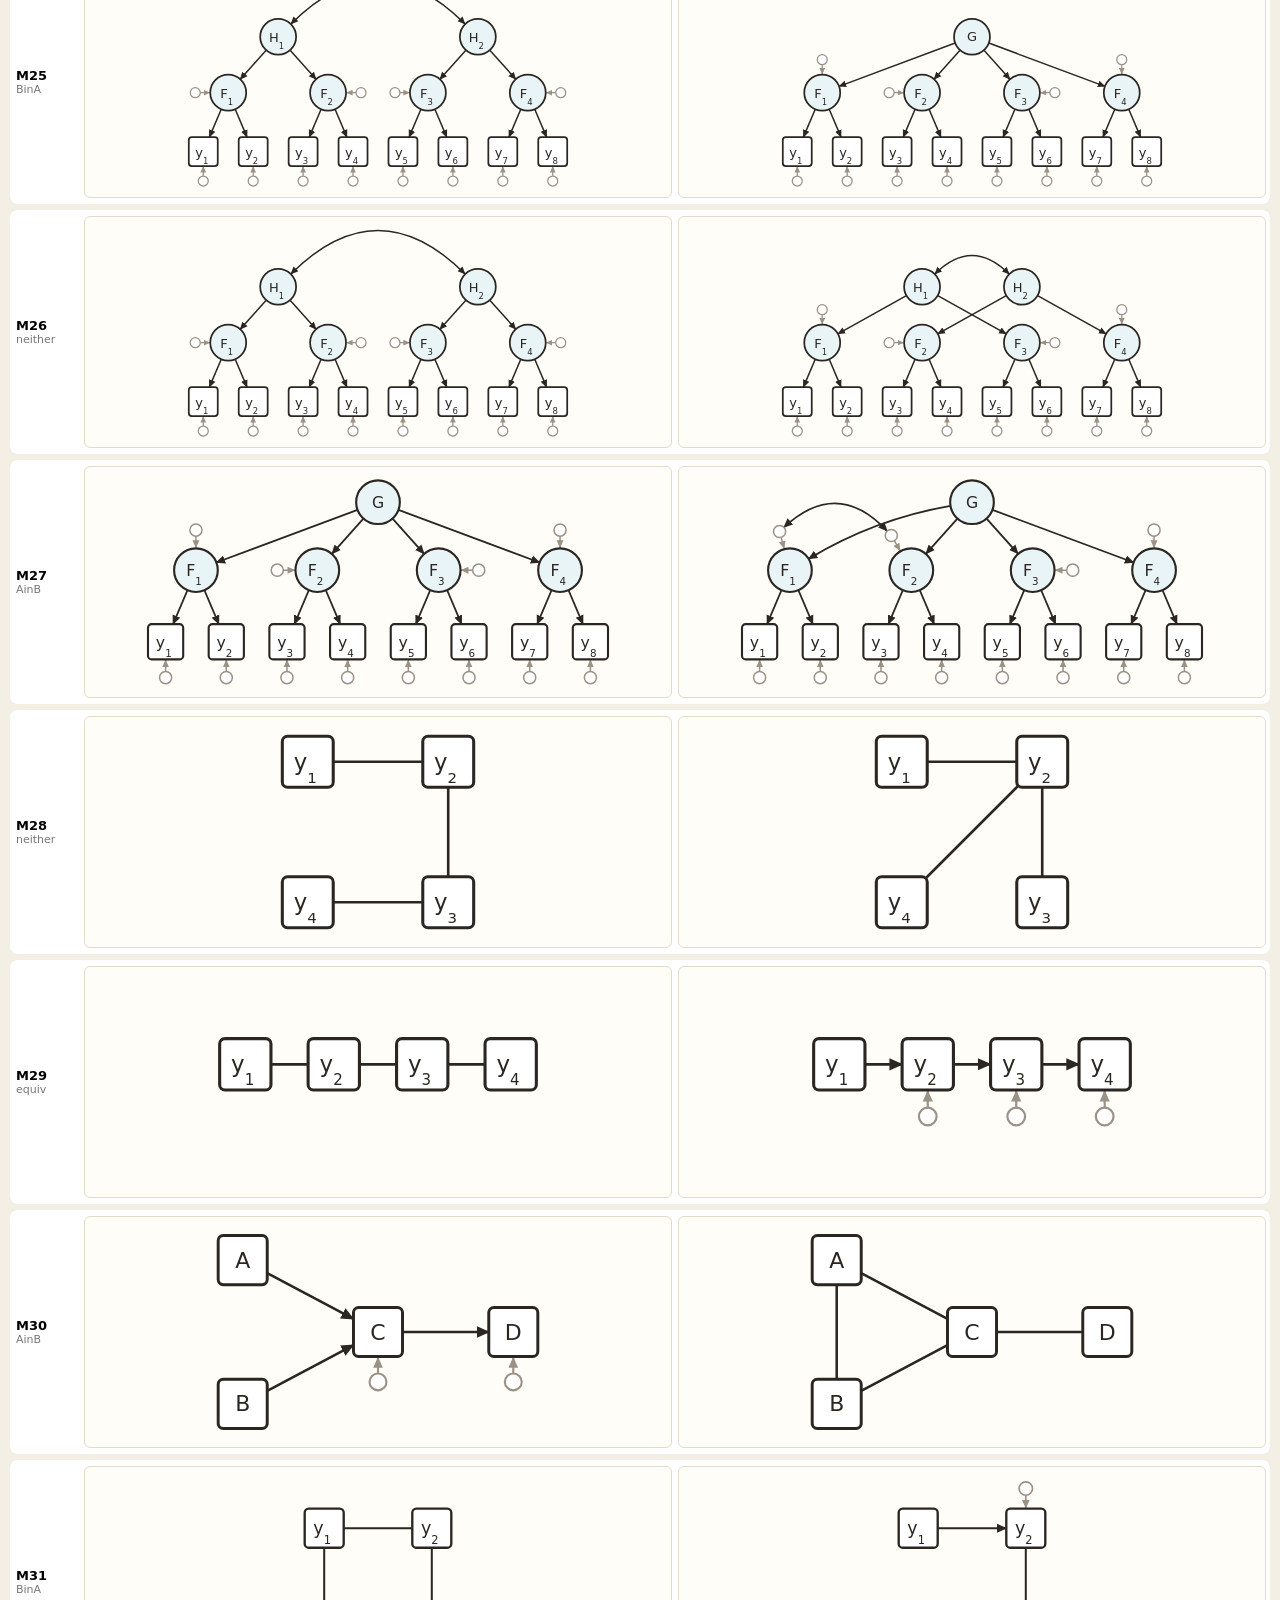
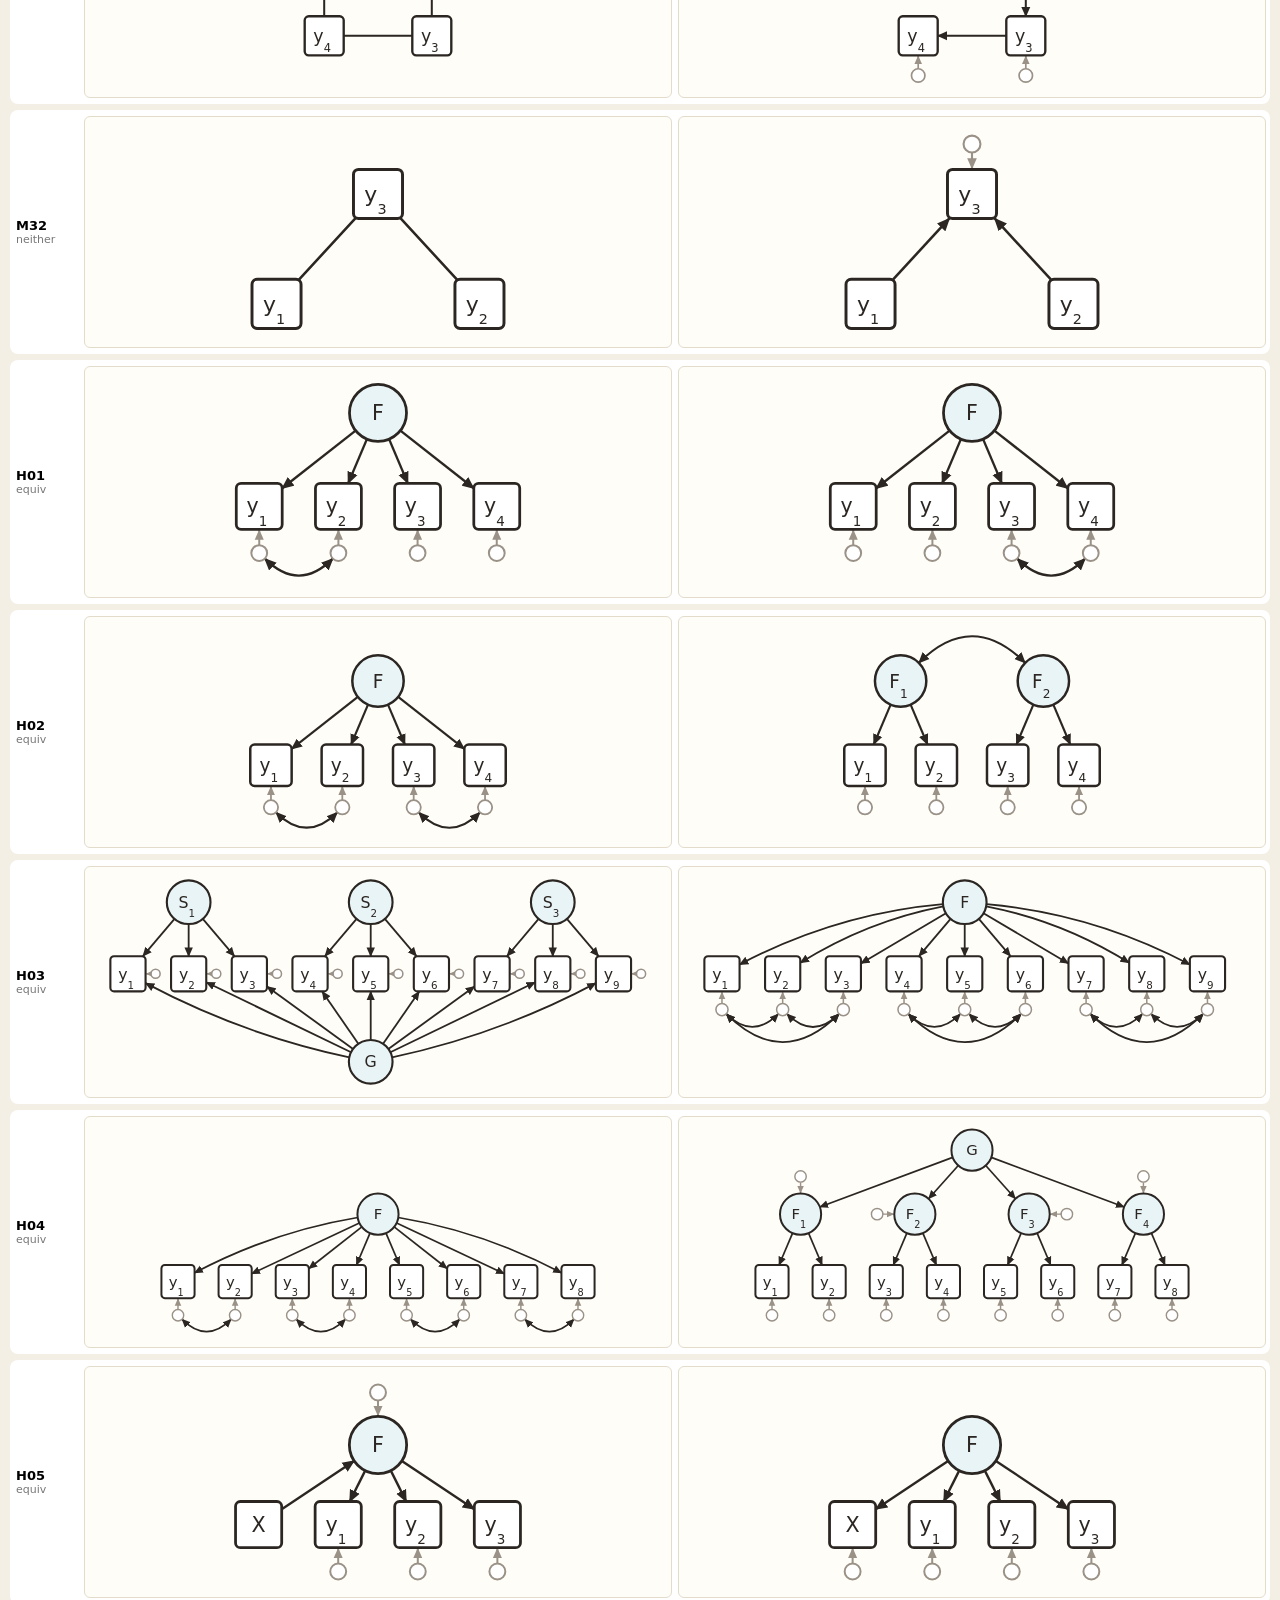
==== commit 41fc5b73: "Model-type filter on the level screen, 38 new items, mobile A/B tabs - Level screen: choose a level," ====
--- a/.dev/gallery.html
+++ b/.dev/gallery.html
@@ -10,7 +10,7 @@
   .dg-node.lat .dg-shape { fill: #e9f4f7; }
   .dg-label { font: 0.26px system-ui; fill: #2b2622; } .dg-sub { font-size: 0.17px; }
   .dg-line { fill: none; stroke: #2b2622; stroke-width: 0.03; }
-  .dg-edge.net .dg-line { stroke: #4f8a3c; stroke-width: 0.05; stroke-linecap: round; }
+  .dg-edge.net .dg-line { stroke-linecap: round; }
   .dg-head { fill: #2b2622; } .dg-head.res { fill: #9a9187; } .dg-head.diff { fill: #c56a12; }
   .dg-res-circle { fill: #fff; stroke: #9a9187; stroke-width: 0.025; }
   .dg-res-arrow { stroke: #9a9187; stroke-width: 0.025; }
@@ -29,8 +29,7 @@
   const filt = q.get('f') || '';
   const out = document.getElementById('out');
   for (const it of SN.bank.items.filter(i => i.id.startsWith(filt))) {
-    const sa = SN.sem.parse(it.A, it.obs), sb = SN.sem.parse(it.B, it.obs);
-    const LA = SN.diagram.layout(sa, Object.assign({}, it.pos, it.posA), it.res), LB = SN.diagram.layout(sb, Object.assign({}, it.pos, it.posB), it.res);
+    const { LA, LB } = SN.diagram.layoutItem(it);
     const bounds = SN.diagram.unionBounds([LA, LB]);
     const diff = SN.diagram.differences(LA, LB);
     const row = document.createElement('div'); row.className = 'item';
